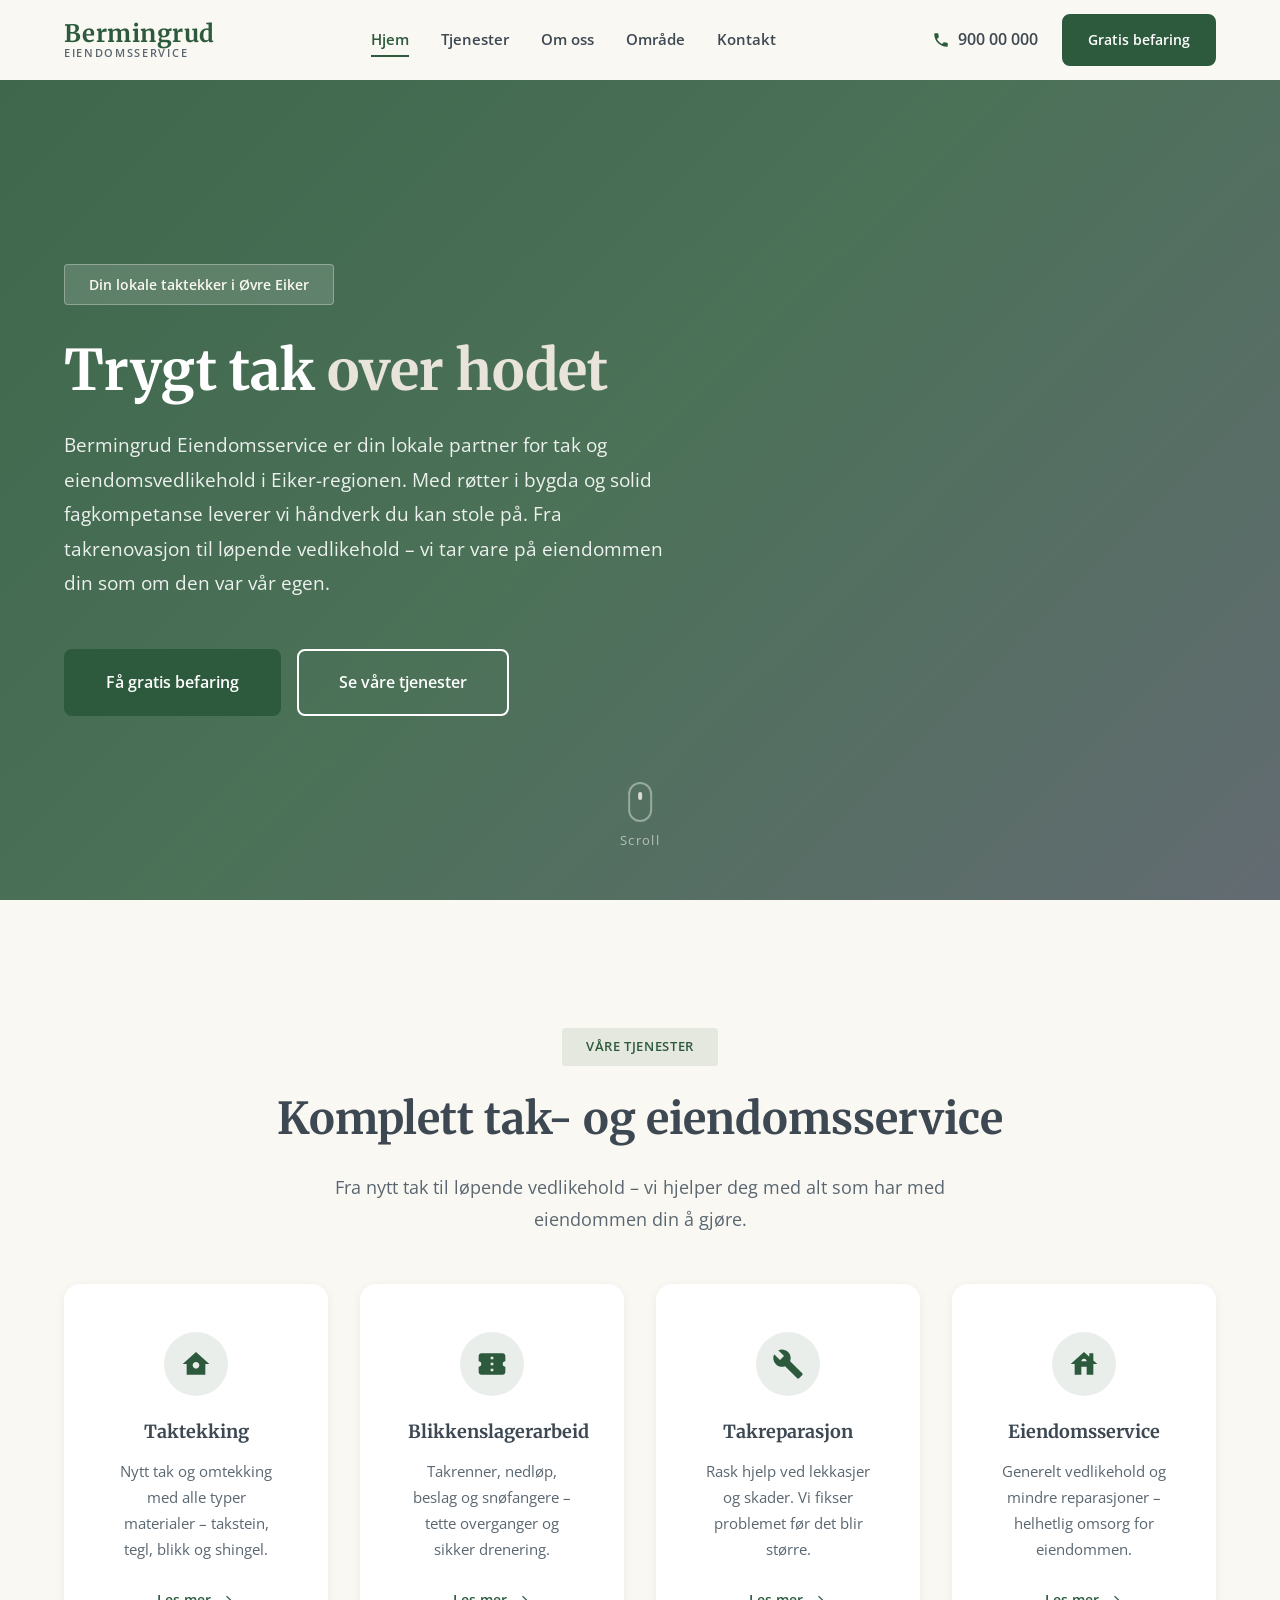
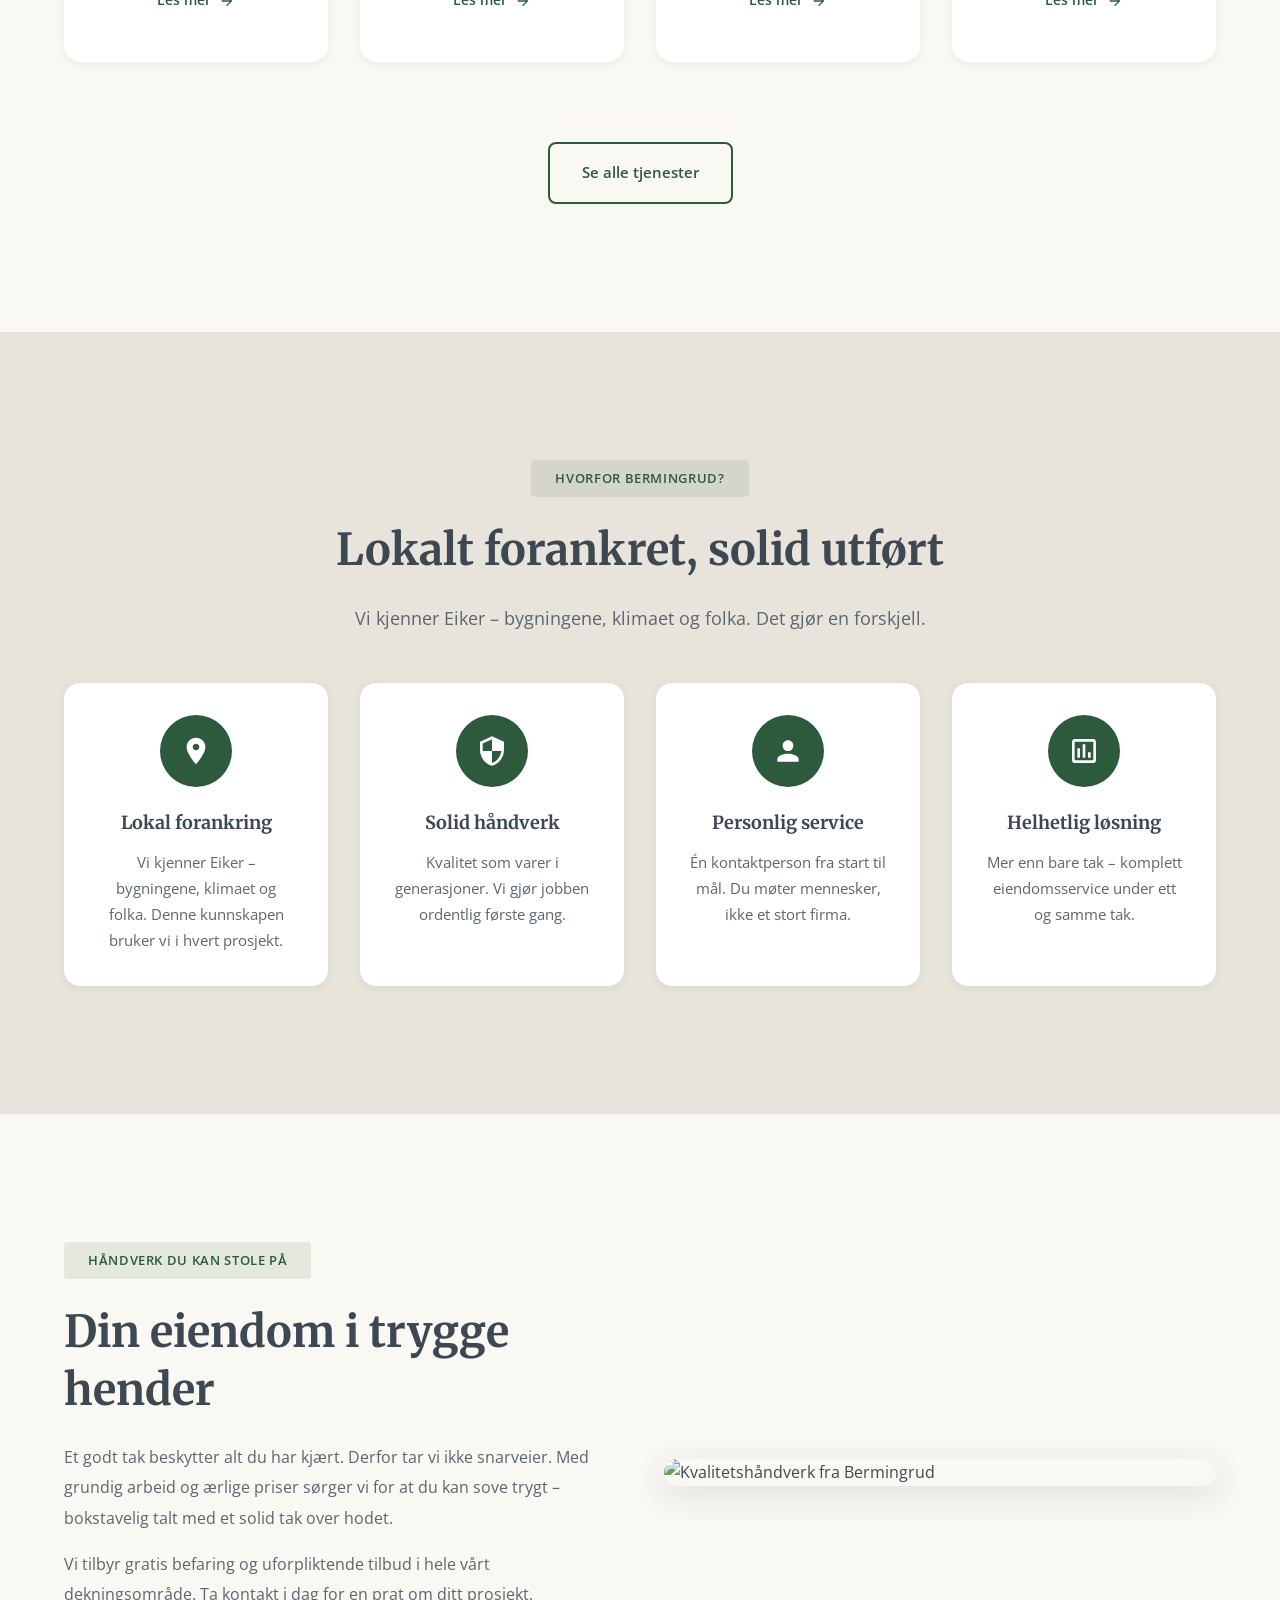
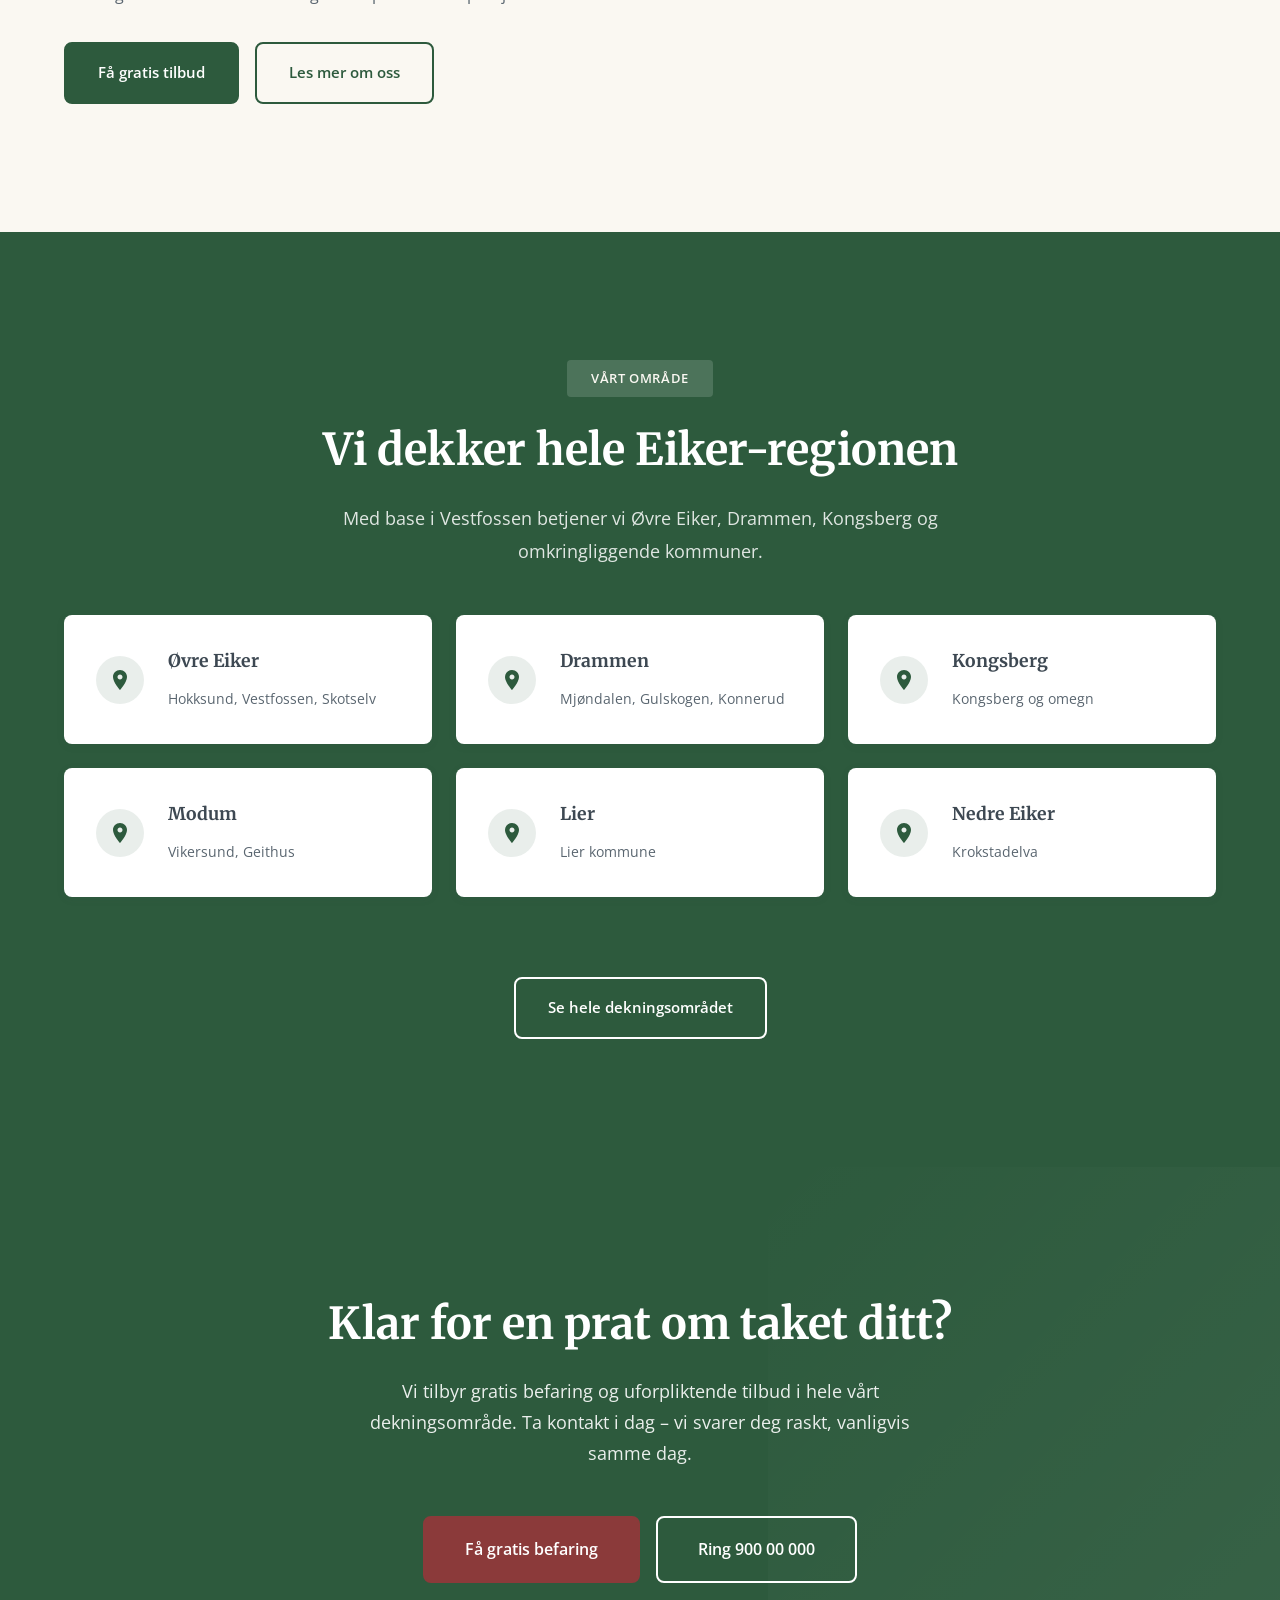
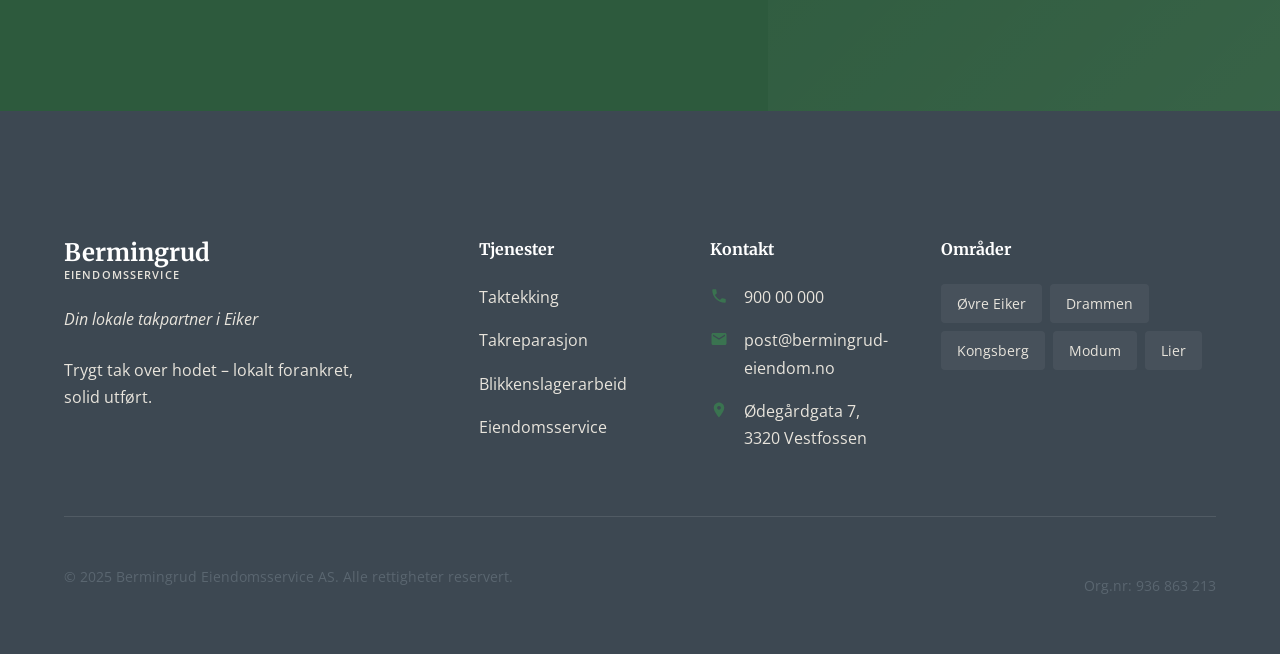
==== index.html @ 181bd995 "Initial commit" ====
<!DOCTYPE html>
<html lang="nb">
<head>
    <meta charset="UTF-8">
    <meta name="viewport" content="width=device-width, initial-scale=1.0">
    <meta name="description" content="Bermingrud Eiendomsservice AS - Din lokale taktekker i Øvre Eiker. Taktekking, takreparasjon, blikkenslagerarbeid og eiendomsservice i Vestfossen, Hokksund og Drammen.">
    <meta name="keywords" content="taktekker øvre eiker, tak vestfossen, taktekker hokksund, takreparasjon drammen, blikkenslager eiker, takarbeid buskerud">
    <meta name="author" content="Bermingrud Eiendomsservice AS">
    <meta name="robots" content="index, follow">

    <!-- Open Graph -->
    <meta property="og:title" content="Bermingrud Eiendomsservice AS - Trygt tak over hodet">
    <meta property="og:description" content="Din lokale taktekker i Øvre Eiker. Taktekking, takreparasjon og eiendomsservice med lokale røtter.">
    <meta property="og:type" content="website">
    <meta property="og:locale" content="nb_NO">

    <title>Bermingrud Eiendomsservice AS | Taktekker i Øvre Eiker og Drammen</title>

    <!-- Fonts -->
    <link rel="preconnect" href="https://fonts.googleapis.com">
    <link rel="preconnect" href="https://fonts.gstatic.com" crossorigin>
    <link href="https://fonts.googleapis.com/css2?family=Merriweather:wght@400;700&family=Open+Sans:wght@400;600;700&display=swap" rel="stylesheet">

    <!-- Styles -->
    <link rel="stylesheet" href="css/style.css">

    <!-- Schema.org markup -->
    <script type="application/ld+json">
    {
        "@context": "https://schema.org",
        "@type": "LocalBusiness",
        "name": "Bermingrud Eiendomsservice AS",
        "description": "Taktekker og eiendomsservice i Øvre Eiker og Drammensregionen. Spesialist på taktekking, takreparasjon og blikkenslagerarbeid.",
        "address": {
            "@type": "PostalAddress",
            "streetAddress": "Ødegårdgata 7",
            "addressLocality": "Vestfossen",
            "postalCode": "3320",
            "addressCountry": "NO"
        },
        "telephone": "+47 900 00 000",
        "email": "post@bermingrud-eiendom.no",
        "areaServed": ["Øvre Eiker", "Drammen", "Kongsberg", "Modum", "Lier", "Nedre Eiker"],
        "priceRange": "$$",
        "openingHours": "Mo-Fr 07:00-16:00"
    }
    </script>
</head>
<body>
    <!-- Header -->
    <header class="header">
        <div class="header__inner">
            <a href="index.html" class="logo">
                <span class="logo__main">Bermingrud</span>
                <span class="logo__sub">Eiendomsservice</span>
            </a>

            <nav class="nav">
                <ul class="nav__list">
                    <li><a href="index.html" class="nav__link active">Hjem</a></li>
                    <li><a href="tjenester.html" class="nav__link">Tjenester</a></li>
                    <li><a href="om-oss.html" class="nav__link">Om oss</a></li>
                    <li><a href="omrade.html" class="nav__link">Område</a></li>
                    <li><a href="kontakt.html" class="nav__link">Kontakt</a></li>
                </ul>
            </nav>

            <div class="header__actions">
                <a href="tel:+4790000000" class="header__phone">
                    <svg xmlns="http://www.w3.org/2000/svg" viewBox="0 0 24 24"><path d="M6.62 10.79c1.44 2.83 3.76 5.14 6.59 6.59l2.2-2.2c.27-.27.67-.36 1.02-.24 1.12.37 2.33.57 3.57.57.55 0 1 .45 1 1V20c0 .55-.45 1-1 1-9.39 0-17-7.61-17-17 0-.55.45-1 1-1h3.5c.55 0 1 .45 1 1 0 1.25.2 2.45.57 3.57.11.35.03.74-.25 1.02l-2.2 2.2z"/></svg>
                    900 00 000
                </a>
                <a href="kontakt.html" class="btn btn--primary btn--sm header__cta">Gratis befaring</a>
            </div>

            <button class="menu-toggle" aria-label="Åpne meny" aria-expanded="false">
                <span class="menu-toggle__bar"></span>
                <span class="menu-toggle__bar"></span>
                <span class="menu-toggle__bar"></span>
            </button>
        </div>
    </header>

    <!-- Mobile Menu -->
    <div class="mobile-menu">
        <ul class="mobile-menu__list">
            <li class="mobile-menu__item"><a href="index.html" class="mobile-menu__link active">Hjem</a></li>
            <li class="mobile-menu__item"><a href="tjenester.html" class="mobile-menu__link">Tjenester</a></li>
            <li class="mobile-menu__item"><a href="om-oss.html" class="mobile-menu__link">Om oss</a></li>
            <li class="mobile-menu__item"><a href="omrade.html" class="mobile-menu__link">Område</a></li>
            <li class="mobile-menu__item"><a href="kontakt.html" class="mobile-menu__link">Kontakt</a></li>
        </ul>
        <div class="mobile-menu__cta">
            <a href="kontakt.html" class="btn btn--secondary">Gratis befaring</a>
        </div>
        <div class="mobile-menu__phone">
            <a href="tel:+4790000000">
                <svg xmlns="http://www.w3.org/2000/svg" viewBox="0 0 24 24"><path d="M6.62 10.79c1.44 2.83 3.76 5.14 6.59 6.59l2.2-2.2c.27-.27.67-.36 1.02-.24 1.12.37 2.33.57 3.57.57.55 0 1 .45 1 1V20c0 .55-.45 1-1 1-9.39 0-17-7.61-17-17 0-.55.45-1 1-1h3.5c.55 0 1 .45 1 1 0 1.25.2 2.45.57 3.57.11.35.03.74-.25 1.02l-2.2 2.2z"/></svg>
                900 00 000
            </a>
        </div>
    </div>

    <!-- Hero Section -->
    <section class="hero">
        <div class="hero__background">
            <img src="https://placehold.co/1920x1080/2D5A3D/FFFFFF?text=Bermingrud+Eiendomsservice" alt="Bermingrud Eiendomsservice - Tak og eiendom" class="hero__image">
            <div class="hero__overlay"></div>
        </div>
        <div class="container">
            <div class="hero__content">
                <span class="hero__badge fade-in">Din lokale taktekker i Øvre Eiker</span>
                <h1 class="hero__title fade-in">Trygt tak <span>over hodet</span></h1>
                <p class="hero__subtitle fade-in">
                    Bermingrud Eiendomsservice er din lokale partner for tak og eiendomsvedlikehold
                    i Eiker-regionen. Med røtter i bygda og solid fagkompetanse leverer vi håndverk
                    du kan stole på. Fra takrenovasjon til løpende vedlikehold – vi tar vare på
                    eiendommen din som om den var vår egen.
                </p>
                <div class="hero__buttons fade-in">
                    <a href="kontakt.html" class="btn btn--primary btn--lg">Få gratis befaring</a>
                    <a href="tjenester.html" class="btn btn--outline-light btn--lg">Se våre tjenester</a>
                </div>
            </div>
        </div>
        <div class="hero__scroll">
            <div class="hero__scroll-icon"></div>
            <span>Scroll</span>
        </div>
    </section>

    <!-- Services Section -->
    <section class="section">
        <div class="container">
            <div class="section-header section-header--center fade-in">
                <span class="section-header__badge">Våre tjenester</span>
                <h2 class="section-header__title">Komplett tak- og eiendomsservice</h2>
                <p class="section-header__subtitle">
                    Fra nytt tak til løpende vedlikehold – vi hjelper deg med alt som har med
                    eiendommen din å gjøre.
                </p>
            </div>

            <div class="services-grid">
                <div class="service-card fade-in stagger-1">
                    <div class="service-card__icon">
                        <svg xmlns="http://www.w3.org/2000/svg" viewBox="0 0 24 24"><path d="M12 3L2 12h3v8h14v-8h3L12 3zm0 12.5c-1.38 0-2.5-1.12-2.5-2.5s1.12-2.5 2.5-2.5 2.5 1.12 2.5 2.5-1.12 2.5-2.5 2.5z"/></svg>
                    </div>
                    <h3 class="service-card__title">Taktekking</h3>
                    <p class="service-card__text">Nytt tak og omtekking med alle typer materialer – takstein, tegl, blikk og shingel.</p>
                    <a href="tjenester.html" class="service-card__link">
                        Les mer
                        <svg xmlns="http://www.w3.org/2000/svg" viewBox="0 0 24 24"><path d="M12 4l-1.41 1.41L16.17 11H4v2h12.17l-5.58 5.59L12 20l8-8-8-8z"/></svg>
                    </a>
                </div>

                <div class="service-card fade-in stagger-2">
                    <div class="service-card__icon">
                        <svg xmlns="http://www.w3.org/2000/svg" viewBox="0 0 24 24"><path d="M22 10V6c0-1.1-.9-2-2-2H4c-1.1 0-2 .9-2 2v4c1.1 0 2 .9 2 2s-.9 2-2 2v4c0 1.1.9 2 2 2h16c1.1 0 2-.9 2-2v-4c-1.1 0-2-.9-2-2s.9-2 2-2zm-9 7.5h-2v-2h2v2zm0-4.5h-2v-2h2v2zm0-4.5h-2v-2h2v2z"/></svg>
                    </div>
                    <h3 class="service-card__title">Blikkenslagerarbeid</h3>
                    <p class="service-card__text">Takrenner, nedløp, beslag og snøfangere – tette overganger og sikker drenering.</p>
                    <a href="tjenester.html" class="service-card__link">
                        Les mer
                        <svg xmlns="http://www.w3.org/2000/svg" viewBox="0 0 24 24"><path d="M12 4l-1.41 1.41L16.17 11H4v2h12.17l-5.58 5.59L12 20l8-8-8-8z"/></svg>
                    </a>
                </div>

                <div class="service-card fade-in stagger-3">
                    <div class="service-card__icon">
                        <svg xmlns="http://www.w3.org/2000/svg" viewBox="0 0 24 24"><path d="M22.7 19l-9.1-9.1c.9-2.3.4-5-1.5-6.9-2-2-5-2.4-7.4-1.3L9 6 6 9 1.6 4.7C.4 7.1.9 10.1 2.9 12.1c1.9 1.9 4.6 2.4 6.9 1.5l9.1 9.1c.4.4 1 .4 1.4 0l2.3-2.3c.5-.4.5-1.1.1-1.4z"/></svg>
                    </div>
                    <h3 class="service-card__title">Takreparasjon</h3>
                    <p class="service-card__text">Rask hjelp ved lekkasjer og skader. Vi fikser problemet før det blir større.</p>
                    <a href="tjenester.html" class="service-card__link">
                        Les mer
                        <svg xmlns="http://www.w3.org/2000/svg" viewBox="0 0 24 24"><path d="M12 4l-1.41 1.41L16.17 11H4v2h12.17l-5.58 5.59L12 20l8-8-8-8z"/></svg>
                    </a>
                </div>

                <div class="service-card fade-in stagger-4">
                    <div class="service-card__icon">
                        <svg xmlns="http://www.w3.org/2000/svg" viewBox="0 0 24 24"><path d="M19 9.3V4h-3v2.6L12 3 2 12h3v8h5v-6h4v6h5v-8h3l-3-2.7zm-9 .7c0-1.1.9-2 2-2s2 .9 2 2h-4z"/></svg>
                    </div>
                    <h3 class="service-card__title">Eiendomsservice</h3>
                    <p class="service-card__text">Generelt vedlikehold og mindre reparasjoner – helhetlig omsorg for eiendommen.</p>
                    <a href="tjenester.html" class="service-card__link">
                        Les mer
                        <svg xmlns="http://www.w3.org/2000/svg" viewBox="0 0 24 24"><path d="M12 4l-1.41 1.41L16.17 11H4v2h12.17l-5.58 5.59L12 20l8-8-8-8z"/></svg>
                    </a>
                </div>
            </div>

            <div class="text-center mt-5 fade-in">
                <a href="tjenester.html" class="btn btn--outline">Se alle tjenester</a>
            </div>
        </div>
    </section>

    <!-- Why Choose Us Section -->
    <section class="section section--stone">
        <div class="container">
            <div class="section-header section-header--center fade-in">
                <span class="section-header__badge">Hvorfor Bermingrud?</span>
                <h2 class="section-header__title">Lokalt forankret, solid utført</h2>
                <p class="section-header__subtitle">
                    Vi kjenner Eiker – bygningene, klimaet og folka. Det gjør en forskjell.
                </p>
            </div>

            <div class="features-grid">
                <div class="feature-card fade-in stagger-1">
                    <div class="feature-card__icon">
                        <svg xmlns="http://www.w3.org/2000/svg" viewBox="0 0 24 24"><path d="M12 2C8.13 2 5 5.13 5 9c0 5.25 7 13 7 13s7-7.75 7-13c0-3.87-3.13-7-7-7zm0 9.5c-1.38 0-2.5-1.12-2.5-2.5s1.12-2.5 2.5-2.5 2.5 1.12 2.5 2.5-1.12 2.5-2.5 2.5z"/></svg>
                    </div>
                    <h3 class="feature-card__title">Lokal forankring</h3>
                    <p class="feature-card__text">Vi kjenner Eiker – bygningene, klimaet og folka. Denne kunnskapen bruker vi i hvert prosjekt.</p>
                </div>

                <div class="feature-card fade-in stagger-2">
                    <div class="feature-card__icon">
                        <svg xmlns="http://www.w3.org/2000/svg" viewBox="0 0 24 24"><path d="M12 1L3 5v6c0 5.55 3.84 10.74 9 12 5.16-1.26 9-6.45 9-12V5l-9-4zm0 10.99h7c-.53 4.12-3.28 7.79-7 8.94V12H5V6.3l7-3.11v8.8z"/></svg>
                    </div>
                    <h3 class="feature-card__title">Solid håndverk</h3>
                    <p class="feature-card__text">Kvalitet som varer i generasjoner. Vi gjør jobben ordentlig første gang.</p>
                </div>

                <div class="feature-card fade-in stagger-3">
                    <div class="feature-card__icon">
                        <svg xmlns="http://www.w3.org/2000/svg" viewBox="0 0 24 24"><path d="M12 12c2.21 0 4-1.79 4-4s-1.79-4-4-4-4 1.79-4 4 1.79 4 4 4zm0 2c-2.67 0-8 1.34-8 4v2h16v-2c0-2.66-5.33-4-8-4z"/></svg>
                    </div>
                    <h3 class="feature-card__title">Personlig service</h3>
                    <p class="feature-card__text">Én kontaktperson fra start til mål. Du møter mennesker, ikke et stort firma.</p>
                </div>

                <div class="feature-card fade-in stagger-4">
                    <div class="feature-card__icon">
                        <svg xmlns="http://www.w3.org/2000/svg" viewBox="0 0 24 24"><path d="M19 3H5c-1.1 0-2 .9-2 2v14c0 1.1.9 2 2 2h14c1.1 0 2-.9 2-2V5c0-1.1-.9-2-2-2zm0 16H5V5h14v14zM7 10h2v7H7v-7zm4-3h2v10h-2V7zm4 6h2v4h-2v-4z"/></svg>
                    </div>
                    <h3 class="feature-card__title">Helhetlig løsning</h3>
                    <p class="feature-card__text">Mer enn bare tak – komplett eiendomsservice under ett og samme tak.</p>
                </div>
            </div>
        </div>
    </section>

    <!-- Trust Section -->
    <section class="section">
        <div class="container">
            <div class="about-intro fade-in">
                <div class="about-intro__content">
                    <span class="section-header__badge">Håndverk du kan stole på</span>
                    <h2 class="about-intro__title">Din eiendom i trygge hender</h2>
                    <p class="about-intro__text">
                        Et godt tak beskytter alt du har kjært. Derfor tar vi ikke snarveier.
                        Med grundig arbeid og ærlige priser sørger vi for at du kan sove trygt
                        – bokstavelig talt med et solid tak over hodet.
                    </p>
                    <p class="about-intro__text">
                        Vi tilbyr gratis befaring og uforpliktende tilbud i hele vårt
                        dekningsområde. Ta kontakt i dag for en prat om ditt prosjekt.
                    </p>
                    <div class="btn-group mt-3">
                        <a href="kontakt.html" class="btn btn--primary">Få gratis tilbud</a>
                        <a href="om-oss.html" class="btn btn--outline">Les mer om oss</a>
                    </div>
                </div>
                <div class="about-intro__image">
                    <img src="https://placehold.co/600x500/2D5A3D/FFFFFF?text=Kvalitetshåndverk" alt="Kvalitetshåndverk fra Bermingrud">
                </div>
            </div>
        </div>
    </section>

    <!-- Service Area Section -->
    <section class="section section--forest">
        <div class="container">
            <div class="section-header section-header--center fade-in">
                <span class="section-header__badge">Vårt område</span>
                <h2 class="section-header__title">Vi dekker hele Eiker-regionen</h2>
                <p class="section-header__subtitle">
                    Med base i Vestfossen betjener vi Øvre Eiker, Drammen, Kongsberg og omkringliggende kommuner.
                </p>
            </div>

            <div class="area-grid">
                <div class="area-card fade-in stagger-1">
                    <div class="area-card__icon">
                        <svg xmlns="http://www.w3.org/2000/svg" viewBox="0 0 24 24"><path d="M12 2C8.13 2 5 5.13 5 9c0 5.25 7 13 7 13s7-7.75 7-13c0-3.87-3.13-7-7-7zm0 9.5c-1.38 0-2.5-1.12-2.5-2.5s1.12-2.5 2.5-2.5 2.5 1.12 2.5 2.5-1.12 2.5-2.5 2.5z"/></svg>
                    </div>
                    <div class="area-card__content">
                        <span class="area-card__name">Øvre Eiker</span>
                        <span class="area-card__places">Hokksund, Vestfossen, Skotselv</span>
                    </div>
                </div>

                <div class="area-card fade-in stagger-2">
                    <div class="area-card__icon">
                        <svg xmlns="http://www.w3.org/2000/svg" viewBox="0 0 24 24"><path d="M12 2C8.13 2 5 5.13 5 9c0 5.25 7 13 7 13s7-7.75 7-13c0-3.87-3.13-7-7-7zm0 9.5c-1.38 0-2.5-1.12-2.5-2.5s1.12-2.5 2.5-2.5 2.5 1.12 2.5 2.5-1.12 2.5-2.5 2.5z"/></svg>
                    </div>
                    <div class="area-card__content">
                        <span class="area-card__name">Drammen</span>
                        <span class="area-card__places">Mjøndalen, Gulskogen, Konnerud</span>
                    </div>
                </div>

                <div class="area-card fade-in stagger-3">
                    <div class="area-card__icon">
                        <svg xmlns="http://www.w3.org/2000/svg" viewBox="0 0 24 24"><path d="M12 2C8.13 2 5 5.13 5 9c0 5.25 7 13 7 13s7-7.75 7-13c0-3.87-3.13-7-7-7zm0 9.5c-1.38 0-2.5-1.12-2.5-2.5s1.12-2.5 2.5-2.5 2.5 1.12 2.5 2.5-1.12 2.5-2.5 2.5z"/></svg>
                    </div>
                    <div class="area-card__content">
                        <span class="area-card__name">Kongsberg</span>
                        <span class="area-card__places">Kongsberg og omegn</span>
                    </div>
                </div>

                <div class="area-card fade-in stagger-4">
                    <div class="area-card__icon">
                        <svg xmlns="http://www.w3.org/2000/svg" viewBox="0 0 24 24"><path d="M12 2C8.13 2 5 5.13 5 9c0 5.25 7 13 7 13s7-7.75 7-13c0-3.87-3.13-7-7-7zm0 9.5c-1.38 0-2.5-1.12-2.5-2.5s1.12-2.5 2.5-2.5 2.5 1.12 2.5 2.5-1.12 2.5-2.5 2.5z"/></svg>
                    </div>
                    <div class="area-card__content">
                        <span class="area-card__name">Modum</span>
                        <span class="area-card__places">Vikersund, Geithus</span>
                    </div>
                </div>

                <div class="area-card fade-in stagger-5">
                    <div class="area-card__icon">
                        <svg xmlns="http://www.w3.org/2000/svg" viewBox="0 0 24 24"><path d="M12 2C8.13 2 5 5.13 5 9c0 5.25 7 13 7 13s7-7.75 7-13c0-3.87-3.13-7-7-7zm0 9.5c-1.38 0-2.5-1.12-2.5-2.5s1.12-2.5 2.5-2.5 2.5 1.12 2.5 2.5-1.12 2.5-2.5 2.5z"/></svg>
                    </div>
                    <div class="area-card__content">
                        <span class="area-card__name">Lier</span>
                        <span class="area-card__places">Lier kommune</span>
                    </div>
                </div>

                <div class="area-card fade-in stagger-6">
                    <div class="area-card__icon">
                        <svg xmlns="http://www.w3.org/2000/svg" viewBox="0 0 24 24"><path d="M12 2C8.13 2 5 5.13 5 9c0 5.25 7 13 7 13s7-7.75 7-13c0-3.87-3.13-7-7-7zm0 9.5c-1.38 0-2.5-1.12-2.5-2.5s1.12-2.5 2.5-2.5 2.5 1.12 2.5 2.5-1.12 2.5-2.5 2.5z"/></svg>
                    </div>
                    <div class="area-card__content">
                        <span class="area-card__name">Nedre Eiker</span>
                        <span class="area-card__places">Krokstadelva</span>
                    </div>
                </div>
            </div>

            <div class="text-center mt-5 fade-in">
                <a href="omrade.html" class="btn btn--outline-light">Se hele dekningsområdet</a>
            </div>
        </div>
    </section>

    <!-- CTA Section -->
    <section class="cta section">
        <div class="container">
            <div class="cta__content fade-in">
                <h2 class="cta__title">Klar for en prat om taket ditt?</h2>
                <p class="cta__text">
                    Vi tilbyr gratis befaring og uforpliktende tilbud i hele vårt dekningsområde.
                    Ta kontakt i dag – vi svarer deg raskt, vanligvis samme dag.
                </p>
                <div class="cta__buttons">
                    <a href="kontakt.html" class="btn btn--secondary btn--lg">Få gratis befaring</a>
                    <a href="tel:+4790000000" class="btn btn--outline-light btn--lg">Ring 900 00 000</a>
                </div>
            </div>
        </div>
    </section>

    <!-- Footer -->
    <footer class="footer">
        <div class="container">
            <div class="footer__grid">
                <div class="footer__brand">
                    <div class="footer__logo">
                        <span class="footer__logo-main">Bermingrud</span>
                        <span class="footer__logo-sub">Eiendomsservice</span>
                    </div>
                    <p class="footer__tagline">Din lokale takpartner i Eiker</p>
                    <p>Trygt tak over hodet – lokalt forankret, solid utført.</p>
                </div>

                <div class="footer__column">
                    <h4 class="footer__title">Tjenester</h4>
                    <ul class="footer__nav">
                        <li><a href="tjenester.html">Taktekking</a></li>
                        <li><a href="tjenester.html">Takreparasjon</a></li>
                        <li><a href="tjenester.html">Blikkenslagerarbeid</a></li>
                        <li><a href="tjenester.html">Eiendomsservice</a></li>
                    </ul>
                </div>

                <div class="footer__column">
                    <h4 class="footer__title">Kontakt</h4>
                    <ul class="footer__contact">
                        <li>
                            <svg xmlns="http://www.w3.org/2000/svg" viewBox="0 0 24 24"><path d="M6.62 10.79c1.44 2.83 3.76 5.14 6.59 6.59l2.2-2.2c.27-.27.67-.36 1.02-.24 1.12.37 2.33.57 3.57.57.55 0 1 .45 1 1V20c0 .55-.45 1-1 1-9.39 0-17-7.61-17-17 0-.55.45-1 1-1h3.5c.55 0 1 .45 1 1 0 1.25.2 2.45.57 3.57.11.35.03.74-.25 1.02l-2.2 2.2z"/></svg>
                            <a href="tel:+4790000000">900 00 000</a>
                        </li>
                        <li>
                            <svg xmlns="http://www.w3.org/2000/svg" viewBox="0 0 24 24"><path d="M20 4H4c-1.1 0-1.99.9-1.99 2L2 18c0 1.1.9 2 2 2h16c1.1 0 2-.9 2-2V6c0-1.1-.9-2-2-2zm0 4l-8 5-8-5V6l8 5 8-5v2z"/></svg>
                            <a href="mailto:post@bermingrud-eiendom.no">post@bermingrud-eiendom.no</a>
                        </li>
                        <li>
                            <svg xmlns="http://www.w3.org/2000/svg" viewBox="0 0 24 24"><path d="M12 2C8.13 2 5 5.13 5 9c0 5.25 7 13 7 13s7-7.75 7-13c0-3.87-3.13-7-7-7zm0 9.5c-1.38 0-2.5-1.12-2.5-2.5s1.12-2.5 2.5-2.5 2.5 1.12 2.5 2.5-1.12 2.5-2.5 2.5z"/></svg>
                            <span>Ødegårdgata 7, 3320 Vestfossen</span>
                        </li>
                    </ul>
                </div>

                <div class="footer__column">
                    <h4 class="footer__title">Områder</h4>
                    <div class="footer__areas">
                        <span class="footer__area-tag">Øvre Eiker</span>
                        <span class="footer__area-tag">Drammen</span>
                        <span class="footer__area-tag">Kongsberg</span>
                        <span class="footer__area-tag">Modum</span>
                        <span class="footer__area-tag">Lier</span>
                    </div>
                </div>
            </div>

            <div class="footer__bottom">
                <p class="footer__copyright">&copy; 2025 Bermingrud Eiendomsservice AS. Alle rettigheter reservert.</p>
                <p class="footer__org">Org.nr: 936 863 213</p>
            </div>
        </div>
    </footer>

    <!-- Scripts -->
    <script src="js/main.js"></script>
</body>
</html>
---- css/style.css ----
/* =====================================================
   BERMINGRUD EIENDOMSSERVICE AS - Website Styles
   Roofing & Property Service - Vestfossen, Øvre Eiker
   ===================================================== */

/* =====================================================
   CSS CUSTOM PROPERTIES
   ===================================================== */
:root {
    /* Primary Colors */
    --color-forest: #2D5A3D;
    --color-forest-dark: #234830;
    --color-forest-light: #3A7350;

    /* Secondary Colors */
    --color-barn: #8B3A3A;
    --color-barn-dark: #6F2E2E;
    --color-barn-light: #A04848;

    /* Neutral Colors */
    --color-cream: #FAF8F2;
    --color-stone: #E8E4DC;
    --color-stone-dark: #D5D0C6;
    --color-slate: #3D4852;
    --color-slate-light: #5A6670;
    --color-white: #FFFFFF;

    /* Accent Colors */
    --color-wood: #6B4423;
    --color-wood-light: #8A5A30;

    /* Typography */
    --font-heading: 'Merriweather', serif;
    --font-body: 'Open Sans', sans-serif;

    /* Spacing */
    --spacing-xs: 0.5rem;
    --spacing-sm: 1rem;
    --spacing-md: 1.5rem;
    --spacing-lg: 2rem;
    --spacing-xl: 3rem;
    --spacing-xxl: 5rem;
    --spacing-xxxl: 8rem;

    /* Layout */
    --container-max: 1200px;
    --container-narrow: 900px;

    /* Borders */
    --border-radius-sm: 4px;
    --border-radius-md: 8px;
    --border-radius-lg: 16px;

    /* Shadows */
    --shadow-sm: 0 2px 8px rgba(61, 72, 82, 0.08);
    --shadow-md: 0 4px 16px rgba(61, 72, 82, 0.12);
    --shadow-lg: 0 8px 32px rgba(61, 72, 82, 0.16);
    --shadow-warm: 0 4px 20px rgba(45, 90, 61, 0.15);

    /* Transitions */
    --transition-fast: 0.2s ease;
    --transition-normal: 0.3s ease;
    --transition-slow: 0.5s ease;

    /* Header */
    --header-height: 80px;
}

/* =====================================================
   RESET & BASE STYLES
   ===================================================== */
*,
*::before,
*::after {
    box-sizing: border-box;
    margin: 0;
    padding: 0;
}

html {
    scroll-behavior: smooth;
    font-size: 16px;
}

body {
    font-family: var(--font-body);
    font-size: 1rem;
    line-height: 1.7;
    color: var(--color-slate);
    background-color: var(--color-cream);
    overflow-x: hidden;
}

body.menu-open {
    overflow: hidden;
}

/* =====================================================
   TYPOGRAPHY
   ===================================================== */
h1, h2, h3, h4, h5, h6 {
    font-family: var(--font-heading);
    font-weight: 700;
    line-height: 1.3;
    color: var(--color-slate);
}

h1 {
    font-size: clamp(2.25rem, 5vw, 3.5rem);
}

h2 {
    font-size: clamp(1.875rem, 4vw, 2.75rem);
}

h3 {
    font-size: clamp(1.5rem, 3vw, 2rem);
}

h4 {
    font-size: clamp(1.25rem, 2vw, 1.5rem);
}

p {
    margin-bottom: 1rem;
}

p:last-child {
    margin-bottom: 0;
}

a {
    color: var(--color-forest);
    text-decoration: none;
    transition: color var(--transition-fast);
}

a:hover {
    color: var(--color-forest-dark);
}

strong {
    font-weight: 600;
}

/* =====================================================
   UTILITY CLASSES
   ===================================================== */
.container {
    width: 100%;
    max-width: var(--container-max);
    margin: 0 auto;
    padding: 0 var(--spacing-md);
}

.container--narrow {
    max-width: var(--container-narrow);
}

.text-center {
    text-align: center;
}

.text-left {
    text-align: left;
}

/* Margin utilities */
.mt-0 { margin-top: 0; }
.mt-1 { margin-top: var(--spacing-sm); }
.mt-2 { margin-top: var(--spacing-md); }
.mt-3 { margin-top: var(--spacing-lg); }
.mt-4 { margin-top: var(--spacing-xl); }
.mt-5 { margin-top: var(--spacing-xxl); }

.mb-0 { margin-bottom: 0; }
.mb-1 { margin-bottom: var(--spacing-sm); }
.mb-2 { margin-bottom: var(--spacing-md); }
.mb-3 { margin-bottom: var(--spacing-lg); }
.mb-4 { margin-bottom: var(--spacing-xl); }
.mb-5 { margin-bottom: var(--spacing-xxl); }

/* Text colors */
.text-forest {
    color: var(--color-forest);
}

.text-barn {
    color: var(--color-barn);
}

/* Section spacing */
.section {
    padding: var(--spacing-xxxl) 0;
}

.section--sm {
    padding: var(--spacing-xl) 0;
}

.section--stone {
    background-color: var(--color-stone);
}

.section--forest {
    background-color: var(--color-forest);
    color: var(--color-cream);
}

.section--forest h2,
.section--forest h3,
.section--forest h4 {
    color: var(--color-white);
}

.section--slate {
    background-color: var(--color-slate);
    color: var(--color-cream);
}

.section--slate h2,
.section--slate h3,
.section--slate h4 {
    color: var(--color-white);
}

/* =====================================================
   BUTTONS
   ===================================================== */
.btn {
    display: inline-flex;
    align-items: center;
    justify-content: center;
    gap: var(--spacing-xs);
    padding: 1rem 2rem;
    font-family: var(--font-body);
    font-size: 0.95rem;
    font-weight: 600;
    text-decoration: none;
    border: 2px solid transparent;
    border-radius: var(--border-radius-md);
    cursor: pointer;
    transition: all var(--transition-normal);
}

.btn--primary {
    background-color: var(--color-forest);
    color: var(--color-white);
    border-color: var(--color-forest);
}

.btn--primary:hover {
    background-color: var(--color-forest-dark);
    border-color: var(--color-forest-dark);
    color: var(--color-white);
    transform: translateY(-2px);
    box-shadow: var(--shadow-warm);
}

.btn--secondary {
    background-color: var(--color-barn);
    color: var(--color-white);
    border-color: var(--color-barn);
}

.btn--secondary:hover {
    background-color: var(--color-barn-dark);
    border-color: var(--color-barn-dark);
    color: var(--color-white);
    transform: translateY(-2px);
    box-shadow: var(--shadow-md);
}

.btn--outline {
    background-color: transparent;
    color: var(--color-forest);
    border-color: var(--color-forest);
}

.btn--outline:hover {
    background-color: var(--color-forest);
    color: var(--color-white);
    transform: translateY(-2px);
}

.btn--outline-light {
    background-color: transparent;
    color: var(--color-white);
    border-color: var(--color-white);
}

.btn--outline-light:hover {
    background-color: var(--color-white);
    color: var(--color-forest);
    transform: translateY(-2px);
}

.btn--sm {
    padding: 0.75rem 1.5rem;
    font-size: 0.9rem;
}

.btn--lg {
    padding: 1.125rem 2.5rem;
    font-size: 1rem;
}

/* Button group */
.btn-group {
    display: flex;
    flex-wrap: wrap;
    gap: var(--spacing-sm);
}

.btn-group--center {
    justify-content: center;
}

/* =====================================================
   HEADER & NAVIGATION
   ===================================================== */
.header {
    position: fixed;
    top: 0;
    left: 0;
    right: 0;
    height: var(--header-height);
    background-color: var(--color-cream);
    z-index: 1000;
    transition: all var(--transition-normal);
}

.header.scrolled {
    background-color: var(--color-white);
    box-shadow: var(--shadow-md);
}

.header__inner {
    display: flex;
    align-items: center;
    justify-content: space-between;
    height: 100%;
    max-width: var(--container-max);
    margin: 0 auto;
    padding: 0 var(--spacing-md);
}

/* Logo */
.logo {
    display: flex;
    flex-direction: column;
    text-decoration: none;
    line-height: 1.1;
}

.logo__main {
    font-family: var(--font-heading);
    font-size: 1.5rem;
    font-weight: 700;
    color: var(--color-forest);
    letter-spacing: 0.02em;
}

.logo__sub {
    font-family: var(--font-body);
    font-size: 0.7rem;
    font-weight: 600;
    color: var(--color-slate-light);
    text-transform: uppercase;
    letter-spacing: 0.15em;
}

/* Navigation */
.nav {
    display: none;
}

.nav__list {
    display: flex;
    align-items: center;
    gap: var(--spacing-lg);
    list-style: none;
}

.nav__link {
    font-family: var(--font-body);
    font-size: 0.95rem;
    font-weight: 600;
    color: var(--color-slate);
    text-decoration: none;
    padding: var(--spacing-xs) 0;
    position: relative;
    transition: color var(--transition-fast);
}

.nav__link::after {
    content: '';
    position: absolute;
    bottom: 0;
    left: 0;
    width: 0;
    height: 2px;
    background-color: var(--color-forest);
    transition: width var(--transition-normal);
}

.nav__link:hover,
.nav__link.active {
    color: var(--color-forest);
}

.nav__link:hover::after,
.nav__link.active::after {
    width: 100%;
}

/* Header actions */
.header__actions {
    display: flex;
    align-items: center;
    gap: var(--spacing-md);
}

.header__phone {
    display: none;
    align-items: center;
    gap: var(--spacing-xs);
    font-weight: 600;
    color: var(--color-slate);
    text-decoration: none;
}

.header__phone svg {
    width: 18px;
    height: 18px;
    fill: var(--color-forest);
}

.header__phone:hover {
    color: var(--color-forest);
}

.header__cta {
    display: none;
}

/* Mobile menu toggle */
.menu-toggle {
    display: flex;
    flex-direction: column;
    justify-content: center;
    align-items: center;
    width: 44px;
    height: 44px;
    background: none;
    border: none;
    cursor: pointer;
    padding: 0;
    z-index: 1001;
}

.menu-toggle__bar {
    width: 26px;
    height: 3px;
    background-color: var(--color-slate);
    transition: all var(--transition-normal);
    border-radius: 2px;
}

.menu-toggle__bar:nth-child(1) {
    margin-bottom: 5px;
}

.menu-toggle__bar:nth-child(3) {
    margin-top: 5px;
}

.menu-toggle.active .menu-toggle__bar:nth-child(1) {
    transform: rotate(45deg) translate(5px, 5px);
}

.menu-toggle.active .menu-toggle__bar:nth-child(2) {
    opacity: 0;
}

.menu-toggle.active .menu-toggle__bar:nth-child(3) {
    transform: rotate(-45deg) translate(6px, -6px);
}

/* Mobile menu */
.mobile-menu {
    position: fixed;
    top: 0;
    left: 0;
    right: 0;
    bottom: 0;
    background-color: var(--color-forest);
    z-index: 999;
    display: flex;
    flex-direction: column;
    justify-content: center;
    align-items: center;
    opacity: 0;
    visibility: hidden;
    transition: all var(--transition-normal);
}

.mobile-menu.active {
    opacity: 1;
    visibility: visible;
}

.mobile-menu__list {
    list-style: none;
    text-align: center;
}

.mobile-menu__item {
    margin-bottom: var(--spacing-lg);
    opacity: 0;
    transform: translateY(20px);
    transition: all var(--transition-normal);
}

.mobile-menu.active .mobile-menu__item {
    opacity: 1;
    transform: translateY(0);
}

.mobile-menu.active .mobile-menu__item:nth-child(1) { transition-delay: 0.1s; }
.mobile-menu.active .mobile-menu__item:nth-child(2) { transition-delay: 0.15s; }
.mobile-menu.active .mobile-menu__item:nth-child(3) { transition-delay: 0.2s; }
.mobile-menu.active .mobile-menu__item:nth-child(4) { transition-delay: 0.25s; }
.mobile-menu.active .mobile-menu__item:nth-child(5) { transition-delay: 0.3s; }

.mobile-menu__link {
    font-family: var(--font-heading);
    font-size: 1.75rem;
    color: var(--color-white);
    text-decoration: none;
    transition: color var(--transition-fast);
}

.mobile-menu__link:hover,
.mobile-menu__link.active {
    color: var(--color-stone);
}

.mobile-menu__cta {
    margin-top: var(--spacing-xl);
    opacity: 0;
    transform: translateY(20px);
    transition: all var(--transition-normal);
    transition-delay: 0.35s;
}

.mobile-menu.active .mobile-menu__cta {
    opacity: 1;
    transform: translateY(0);
}

.mobile-menu__phone {
    margin-top: var(--spacing-lg);
    opacity: 0;
    transform: translateY(20px);
    transition: all var(--transition-normal);
    transition-delay: 0.4s;
}

.mobile-menu.active .mobile-menu__phone {
    opacity: 1;
    transform: translateY(0);
}

.mobile-menu__phone a {
    display: flex;
    align-items: center;
    gap: var(--spacing-xs);
    color: var(--color-stone);
    font-size: 1.125rem;
    font-weight: 600;
}

.mobile-menu__phone svg {
    width: 22px;
    height: 22px;
    fill: var(--color-stone);
}

/* Desktop styles */
@media (min-width: 992px) {
    .nav {
        display: block;
    }

    .menu-toggle {
        display: none;
    }

    .mobile-menu {
        display: none;
    }

    .header__phone {
        display: flex;
    }

    .header__cta {
        display: block;
    }
}

/* =====================================================
   HERO SECTION
   ===================================================== */
.hero {
    position: relative;
    min-height: 100vh;
    display: flex;
    align-items: center;
    padding-top: var(--header-height);
    overflow: hidden;
}

.hero__background {
    position: absolute;
    top: 0;
    left: 0;
    right: 0;
    bottom: 0;
    z-index: -1;
}

.hero__image {
    width: 100%;
    height: 100%;
    object-fit: cover;
}

.hero__overlay {
    position: absolute;
    top: 0;
    left: 0;
    right: 0;
    bottom: 0;
    background: linear-gradient(
        135deg,
        rgba(45, 90, 61, 0.92) 0%,
        rgba(45, 90, 61, 0.85) 50%,
        rgba(61, 72, 82, 0.8) 100%
    );
}

.hero__content {
    position: relative;
    z-index: 1;
    max-width: 750px;
}

.hero__badge {
    display: inline-block;
    padding: var(--spacing-xs) var(--spacing-md);
    background-color: rgba(255, 255, 255, 0.15);
    border: 1px solid rgba(255, 255, 255, 0.3);
    border-radius: var(--border-radius-sm);
    font-family: var(--font-body);
    font-size: 0.85rem;
    font-weight: 600;
    color: var(--color-cream);
    margin-bottom: var(--spacing-lg);
}

.hero__title {
    color: var(--color-white);
    margin-bottom: var(--spacing-md);
    line-height: 1.2;
}

.hero__title span {
    color: var(--color-stone);
}

.hero__subtitle {
    font-family: var(--font-body);
    font-size: 1.2rem;
    color: rgba(255, 255, 255, 0.9);
    margin-bottom: var(--spacing-lg);
    line-height: 1.8;
    max-width: 600px;
}

.hero__buttons {
    display: flex;
    flex-wrap: wrap;
    gap: var(--spacing-sm);
    margin-top: var(--spacing-xl);
}

/* Hero scroll indicator */
.hero__scroll {
    position: absolute;
    bottom: var(--spacing-xl);
    left: 50%;
    transform: translateX(-50%);
    display: flex;
    flex-direction: column;
    align-items: center;
    gap: var(--spacing-xs);
    color: rgba(255, 255, 255, 0.7);
    font-size: 0.8rem;
    letter-spacing: 0.1em;
    opacity: 0.8;
    transition: opacity var(--transition-fast);
}

.hero__scroll:hover {
    opacity: 1;
}

.hero__scroll-icon {
    width: 24px;
    height: 40px;
    border: 2px solid rgba(255, 255, 255, 0.5);
    border-radius: 12px;
    position: relative;
}

.hero__scroll-icon::before {
    content: '';
    position: absolute;
    top: 8px;
    left: 50%;
    transform: translateX(-50%);
    width: 4px;
    height: 8px;
    background-color: var(--color-cream);
    border-radius: 2px;
    animation: scroll-bounce 2s ease-in-out infinite;
}

@keyframes scroll-bounce {
    0%, 100% {
        transform: translateX(-50%) translateY(0);
        opacity: 1;
    }
    50% {
        transform: translateX(-50%) translateY(10px);
        opacity: 0.3;
    }
}

/* =====================================================
   PAGE HERO (Internal Pages)
   ===================================================== */
.page-hero {
    padding: calc(var(--header-height) + var(--spacing-xxxl)) 0 var(--spacing-xxxl);
    background-color: var(--color-forest);
    position: relative;
    overflow: hidden;
}

.page-hero::before {
    content: '';
    position: absolute;
    top: 0;
    right: 0;
    width: 50%;
    height: 100%;
    background: linear-gradient(135deg, transparent 0%, rgba(255, 255, 255, 0.05) 100%);
    pointer-events: none;
}

/* Roof shape decoration */
.page-hero::after {
    content: '';
    position: absolute;
    bottom: -1px;
    left: 0;
    right: 0;
    height: 60px;
    background: var(--color-cream);
    clip-path: polygon(0 100%, 50% 0, 100% 100%);
}

.page-hero__content {
    position: relative;
    z-index: 1;
}

.page-hero__badge {
    display: inline-block;
    padding: var(--spacing-xs) var(--spacing-md);
    background-color: rgba(255, 255, 255, 0.15);
    border: 1px solid rgba(255, 255, 255, 0.3);
    border-radius: var(--border-radius-sm);
    font-family: var(--font-body);
    font-size: 0.8rem;
    font-weight: 600;
    color: var(--color-cream);
    margin-bottom: var(--spacing-md);
}

.page-hero__title {
    color: var(--color-white);
    margin-bottom: var(--spacing-md);
}

.page-hero__subtitle {
    font-size: 1.2rem;
    color: rgba(255, 255, 255, 0.9);
    max-width: 700px;
    line-height: 1.8;
}

/* =====================================================
   SECTION HEADERS
   ===================================================== */
.section-header {
    margin-bottom: var(--spacing-xl);
}

.section-header--center {
    text-align: center;
}

.section-header__badge {
    display: inline-block;
    padding: var(--spacing-xs) var(--spacing-md);
    background-color: rgba(45, 90, 61, 0.1);
    border-radius: var(--border-radius-sm);
    font-family: var(--font-body);
    font-size: 0.8rem;
    font-weight: 600;
    color: var(--color-forest);
    text-transform: uppercase;
    letter-spacing: 0.05em;
    margin-bottom: var(--spacing-md);
}

.section--forest .section-header__badge,
.section--slate .section-header__badge {
    background-color: rgba(255, 255, 255, 0.15);
    color: var(--color-cream);
}

.section-header__title {
    margin-bottom: var(--spacing-md);
}

.section-header__subtitle {
    font-size: 1.125rem;
    color: var(--color-slate-light);
    max-width: 700px;
    line-height: 1.8;
}

.section-header--center .section-header__subtitle {
    margin-left: auto;
    margin-right: auto;
}

.section--forest .section-header__subtitle,
.section--slate .section-header__subtitle {
    color: rgba(255, 255, 255, 0.85);
}

/* =====================================================
   SERVICE CARDS (Home Page)
   ===================================================== */
.services-grid {
    display: grid;
    grid-template-columns: 1fr;
    gap: var(--spacing-lg);
}

@media (min-width: 576px) {
    .services-grid {
        grid-template-columns: repeat(2, 1fr);
    }
}

@media (min-width: 992px) {
    .services-grid {
        grid-template-columns: repeat(4, 1fr);
    }
}

.service-card {
    background-color: var(--color-white);
    border-radius: var(--border-radius-lg);
    padding: var(--spacing-xl);
    text-align: center;
    box-shadow: var(--shadow-sm);
    transition: all var(--transition-normal);
    position: relative;
    overflow: hidden;
}

.service-card::before {
    content: '';
    position: absolute;
    top: 0;
    left: 0;
    right: 0;
    height: 4px;
    background-color: var(--color-forest);
    transform: scaleX(0);
    transition: transform var(--transition-normal);
}

.service-card:hover {
    transform: translateY(-8px);
    box-shadow: var(--shadow-lg);
}

.service-card:hover::before {
    transform: scaleX(1);
}

.service-card__icon {
    width: 64px;
    height: 64px;
    margin: 0 auto var(--spacing-md);
    display: flex;
    align-items: center;
    justify-content: center;
    background-color: rgba(45, 90, 61, 0.1);
    border-radius: 50%;
    transition: all var(--transition-normal);
}

.service-card__icon svg {
    width: 32px;
    height: 32px;
    fill: var(--color-forest);
    transition: all var(--transition-normal);
}

.service-card:hover .service-card__icon {
    background-color: var(--color-forest);
}

.service-card:hover .service-card__icon svg {
    fill: var(--color-white);
}

.service-card__title {
    font-size: 1.125rem;
    margin-bottom: var(--spacing-sm);
}

.service-card__text {
    font-size: 0.95rem;
    color: var(--color-slate-light);
    margin-bottom: var(--spacing-md);
}

.service-card__link {
    font-size: 0.9rem;
    font-weight: 600;
    color: var(--color-forest);
    display: inline-flex;
    align-items: center;
    gap: var(--spacing-xs);
}

.service-card__link svg {
    width: 16px;
    height: 16px;
    fill: currentColor;
    transition: transform var(--transition-fast);
}

.service-card:hover .service-card__link svg {
    transform: translateX(4px);
}

/* =====================================================
   WHY CHOOSE US SECTION
   ===================================================== */
.features-grid {
    display: grid;
    grid-template-columns: 1fr;
    gap: var(--spacing-lg);
}

@media (min-width: 576px) {
    .features-grid {
        grid-template-columns: repeat(2, 1fr);
    }
}

@media (min-width: 992px) {
    .features-grid {
        grid-template-columns: repeat(4, 1fr);
    }
}

.feature-card {
    text-align: center;
    padding: var(--spacing-lg);
    background-color: var(--color-white);
    border-radius: var(--border-radius-lg);
    box-shadow: var(--shadow-sm);
    transition: all var(--transition-normal);
}

.feature-card:hover {
    transform: translateY(-4px);
    box-shadow: var(--shadow-md);
}

.feature-card__icon {
    width: 72px;
    height: 72px;
    margin: 0 auto var(--spacing-md);
    display: flex;
    align-items: center;
    justify-content: center;
    background-color: var(--color-forest);
    border-radius: 50%;
}

.feature-card__icon svg {
    width: 32px;
    height: 32px;
    fill: var(--color-white);
}

.feature-card__title {
    font-size: 1.125rem;
    margin-bottom: var(--spacing-sm);
}

.feature-card__text {
    font-size: 0.95rem;
    color: var(--color-slate-light);
    line-height: 1.7;
}

/* =====================================================
   DETAILED SERVICES (Services Page)
   ===================================================== */
.service-detail {
    display: grid;
    grid-template-columns: 1fr;
    gap: var(--spacing-xl);
    padding: var(--spacing-xl) 0;
    border-bottom: 1px solid var(--color-stone-dark);
}

.service-detail:last-child {
    border-bottom: none;
}

@media (min-width: 768px) {
    .service-detail {
        grid-template-columns: 1fr 1fr;
        align-items: center;
    }

    .service-detail:nth-child(even) .service-detail__image {
        order: 2;
    }
}

.service-detail__image {
    border-radius: var(--border-radius-lg);
    overflow: hidden;
    box-shadow: var(--shadow-md);
}

.service-detail__image img {
    width: 100%;
    height: auto;
    display: block;
    transition: transform var(--transition-slow);
}

.service-detail:hover .service-detail__image img {
    transform: scale(1.03);
}

.service-detail__content {
    padding: var(--spacing-md) 0;
}

.service-detail__badge {
    display: inline-block;
    padding: var(--spacing-xs) var(--spacing-sm);
    background-color: rgba(45, 90, 61, 0.1);
    border-radius: var(--border-radius-sm);
    font-size: 0.75rem;
    font-weight: 600;
    color: var(--color-forest);
    text-transform: uppercase;
    letter-spacing: 0.05em;
    margin-bottom: var(--spacing-md);
}

.service-detail__title {
    font-size: 1.75rem;
    margin-bottom: var(--spacing-sm);
}

.service-detail__tagline {
    font-size: 1.1rem;
    font-style: italic;
    color: var(--color-barn);
    margin-bottom: var(--spacing-md);
}

.service-detail__text {
    color: var(--color-slate-light);
    margin-bottom: var(--spacing-md);
    line-height: 1.8;
}

.service-detail__list {
    list-style: none;
    margin-bottom: var(--spacing-lg);
}

.service-detail__list li {
    display: flex;
    align-items: flex-start;
    gap: var(--spacing-sm);
    margin-bottom: var(--spacing-sm);
    color: var(--color-slate);
}

.service-detail__list li::before {
    content: '';
    width: 8px;
    height: 8px;
    background-color: var(--color-forest);
    border-radius: 50%;
    margin-top: 0.5rem;
    flex-shrink: 0;
}

/* =====================================================
   ABOUT PAGE
   ===================================================== */
.about-intro {
    display: grid;
    grid-template-columns: 1fr;
    gap: var(--spacing-xl);
    align-items: center;
}

@media (min-width: 768px) {
    .about-intro {
        grid-template-columns: 1fr 1fr;
    }
}

.about-intro__content {
    order: 2;
}

@media (min-width: 768px) {
    .about-intro__content {
        order: 1;
    }
}

.about-intro__image {
    order: 1;
    border-radius: var(--border-radius-lg);
    overflow: hidden;
    box-shadow: var(--shadow-lg);
}

@media (min-width: 768px) {
    .about-intro__image {
        order: 2;
    }
}

.about-intro__image img {
    width: 100%;
    height: auto;
    display: block;
}

.about-intro__title {
    margin-bottom: var(--spacing-md);
}

.about-intro__lead {
    font-size: 1.2rem;
    color: var(--color-forest);
    margin-bottom: var(--spacing-md);
    font-weight: 600;
}

.about-intro__text {
    color: var(--color-slate-light);
    line-height: 1.9;
}

/* Philosophy quote */
.about-philosophy {
    background-color: var(--color-stone);
    border-radius: var(--border-radius-lg);
    padding: var(--spacing-xl);
    position: relative;
    margin: var(--spacing-xl) 0;
    border-left: 4px solid var(--color-forest);
}

.about-philosophy__text {
    font-family: var(--font-heading);
    font-size: 1.25rem;
    color: var(--color-slate);
    font-style: italic;
    line-height: 1.8;
}

/* Values section */
.values-grid {
    display: grid;
    grid-template-columns: 1fr;
    gap: var(--spacing-lg);
}

@media (min-width: 576px) {
    .values-grid {
        grid-template-columns: repeat(2, 1fr);
    }
}

@media (min-width: 992px) {
    .values-grid {
        grid-template-columns: repeat(4, 1fr);
    }
}

.value-card {
    background-color: var(--color-white);
    border-radius: var(--border-radius-lg);
    padding: var(--spacing-xl);
    text-align: center;
    box-shadow: var(--shadow-sm);
    transition: all var(--transition-normal);
    border-top: 4px solid var(--color-forest);
}

.value-card:hover {
    transform: translateY(-4px);
    box-shadow: var(--shadow-md);
}

.value-card__icon {
    width: 56px;
    height: 56px;
    margin: 0 auto var(--spacing-md);
    display: flex;
    align-items: center;
    justify-content: center;
    background-color: rgba(45, 90, 61, 0.1);
    border-radius: var(--border-radius-md);
}

.value-card__icon svg {
    width: 28px;
    height: 28px;
    fill: var(--color-forest);
}

.value-card__title {
    font-size: 1rem;
    margin-bottom: var(--spacing-sm);
}

.value-card__text {
    font-size: 0.9rem;
    color: var(--color-slate-light);
}

/* Benefits list */
.benefits-list {
    list-style: none;
}

.benefits-list li {
    display: flex;
    align-items: flex-start;
    gap: var(--spacing-md);
    padding: var(--spacing-md) 0;
    border-bottom: 1px solid var(--color-stone-dark);
}

.benefits-list li:last-child {
    border-bottom: none;
}

.benefits-list__icon {
    width: 32px;
    height: 32px;
    display: flex;
    align-items: center;
    justify-content: center;
    background-color: var(--color-forest);
    border-radius: 50%;
    flex-shrink: 0;
}

.benefits-list__icon svg {
    width: 16px;
    height: 16px;
    fill: var(--color-white);
}

.benefits-list__content {
    flex: 1;
}

.benefits-list__title {
    font-family: var(--font-heading);
    font-size: 1rem;
    font-weight: 700;
    color: var(--color-slate);
    margin-bottom: var(--spacing-xs);
}

.benefits-list__text {
    font-size: 0.95rem;
    color: var(--color-slate-light);
}

/* =====================================================
   SERVICE AREA PAGE
   ===================================================== */
.area-section {
    margin-bottom: var(--spacing-xl);
}

.area-section__title {
    font-size: 1.25rem;
    color: var(--color-forest);
    margin-bottom: var(--spacing-md);
    padding-bottom: var(--spacing-sm);
    border-bottom: 2px solid var(--color-forest);
    display: inline-block;
}

.area-grid {
    display: grid;
    grid-template-columns: 1fr;
    gap: var(--spacing-md);
}

@media (min-width: 576px) {
    .area-grid {
        grid-template-columns: repeat(2, 1fr);
    }
}

@media (min-width: 992px) {
    .area-grid {
        grid-template-columns: repeat(3, 1fr);
    }
}

.area-card {
    background-color: var(--color-white);
    border-radius: var(--border-radius-md);
    padding: var(--spacing-lg);
    display: flex;
    align-items: center;
    gap: var(--spacing-md);
    box-shadow: var(--shadow-sm);
    transition: all var(--transition-normal);
}

.area-card:hover {
    transform: translateY(-4px);
    box-shadow: var(--shadow-md);
    border-left: 4px solid var(--color-forest);
}

.area-card__icon {
    width: 48px;
    height: 48px;
    display: flex;
    align-items: center;
    justify-content: center;
    background-color: rgba(45, 90, 61, 0.1);
    border-radius: 50%;
    flex-shrink: 0;
}

.area-card__icon svg {
    width: 24px;
    height: 24px;
    fill: var(--color-forest);
}

.area-card__content {
    flex: 1;
}

.area-card__name {
    font-family: var(--font-heading);
    font-size: 1.1rem;
    font-weight: 700;
    color: var(--color-slate);
    display: block;
    margin-bottom: var(--spacing-xs);
}

.area-card__places {
    font-size: 0.85rem;
    color: var(--color-slate-light);
}

/* Special area note */
.area-note {
    background-color: var(--color-forest);
    border-radius: var(--border-radius-lg);
    padding: var(--spacing-xl);
    color: var(--color-white);
    display: flex;
    align-items: center;
    gap: var(--spacing-lg);
    margin-top: var(--spacing-xl);
}

.area-note__icon {
    width: 64px;
    height: 64px;
    display: flex;
    align-items: center;
    justify-content: center;
    background-color: rgba(255, 255, 255, 0.15);
    border-radius: 50%;
    flex-shrink: 0;
}

.area-note__icon svg {
    width: 32px;
    height: 32px;
    fill: var(--color-white);
}

.area-note__content {
    flex: 1;
}

.area-note__title {
    font-size: 1.25rem;
    color: var(--color-white);
    margin-bottom: var(--spacing-xs);
}

.area-note__text {
    color: rgba(255, 255, 255, 0.85);
    font-size: 0.95rem;
}

/* =====================================================
   CONTACT PAGE
   ===================================================== */
.contact-grid {
    display: grid;
    grid-template-columns: 1fr;
    gap: var(--spacing-xl);
}

@media (min-width: 768px) {
    .contact-grid {
        grid-template-columns: 1.2fr 0.8fr;
    }
}

/* Contact form */
.contact-form {
    background-color: var(--color-white);
    border-radius: var(--border-radius-lg);
    padding: var(--spacing-xl);
    box-shadow: var(--shadow-md);
}

.contact-form__title {
    font-size: 1.5rem;
    margin-bottom: var(--spacing-lg);
}

.form-group {
    margin-bottom: var(--spacing-md);
}

.form-row {
    display: grid;
    grid-template-columns: 1fr;
    gap: var(--spacing-md);
}

@media (min-width: 576px) {
    .form-row {
        grid-template-columns: 1fr 1fr;
    }
}

.form-label {
    display: block;
    font-weight: 600;
    font-size: 0.9rem;
    color: var(--color-slate);
    margin-bottom: var(--spacing-xs);
}

.form-label span {
    color: var(--color-barn);
}

.form-input,
.form-select,
.form-textarea {
    width: 100%;
    padding: 0.875rem 1rem;
    font-family: var(--font-body);
    font-size: 1rem;
    color: var(--color-slate);
    background-color: var(--color-cream);
    border: 2px solid var(--color-stone-dark);
    border-radius: var(--border-radius-md);
    transition: all var(--transition-fast);
}

.form-input:focus,
.form-select:focus,
.form-textarea:focus {
    outline: none;
    border-color: var(--color-forest);
    background-color: var(--color-white);
    box-shadow: 0 0 0 3px rgba(45, 90, 61, 0.1);
}

.form-input::placeholder,
.form-textarea::placeholder {
    color: var(--color-slate-light);
    opacity: 0.6;
}

.form-textarea {
    min-height: 150px;
    resize: vertical;
}

.form-select {
    appearance: none;
    background-image: url("data:image/svg+xml,%3Csvg xmlns='http://www.w3.org/2000/svg' width='12' height='12' viewBox='0 0 12 12'%3E%3Cpath fill='%233D4852' d='M6 8L1 3h10z'/%3E%3C/svg%3E");
    background-repeat: no-repeat;
    background-position: right 1rem center;
    padding-right: 2.5rem;
    cursor: pointer;
}

.form-error {
    font-size: 0.85rem;
    color: var(--color-barn);
    margin-top: var(--spacing-xs);
    display: none;
}

.form-group.error .form-input,
.form-group.error .form-select,
.form-group.error .form-textarea {
    border-color: var(--color-barn);
}

.form-group.error .form-error {
    display: block;
}

.form-submit {
    margin-top: var(--spacing-lg);
}

/* Contact info sidebar */
.contact-info {
    display: flex;
    flex-direction: column;
    gap: var(--spacing-lg);
}

.contact-card {
    background-color: var(--color-white);
    border-radius: var(--border-radius-lg);
    padding: var(--spacing-lg);
    box-shadow: var(--shadow-sm);
}

.contact-card--highlight {
    background-color: var(--color-forest);
    color: var(--color-white);
}

.contact-card__icon {
    width: 48px;
    height: 48px;
    display: flex;
    align-items: center;
    justify-content: center;
    background-color: rgba(45, 90, 61, 0.1);
    border-radius: var(--border-radius-md);
    margin-bottom: var(--spacing-md);
}

.contact-card--highlight .contact-card__icon {
    background-color: rgba(255, 255, 255, 0.15);
}

.contact-card__icon svg {
    width: 24px;
    height: 24px;
    fill: var(--color-forest);
}

.contact-card--highlight .contact-card__icon svg {
    fill: var(--color-white);
}

.contact-card__title {
    font-size: 0.9rem;
    margin-bottom: var(--spacing-sm);
    color: var(--color-slate);
}

.contact-card--highlight .contact-card__title {
    color: rgba(255, 255, 255, 0.8);
}

.contact-card__value {
    font-size: 1.5rem;
    font-weight: 700;
    color: var(--color-slate);
}

.contact-card--highlight .contact-card__value {
    color: var(--color-white);
}

.contact-card__value a {
    color: inherit;
    text-decoration: none;
}

.contact-card__value a:hover {
    text-decoration: underline;
}

.contact-card__note {
    font-size: 0.9rem;
    color: var(--color-slate-light);
    margin-top: var(--spacing-sm);
}

.contact-card--highlight .contact-card__note {
    color: rgba(255, 255, 255, 0.75);
}

/* Contact details */
.contact-details {
    background-color: var(--color-white);
    border-radius: var(--border-radius-lg);
    padding: var(--spacing-lg);
    box-shadow: var(--shadow-sm);
}

.contact-details__title {
    font-size: 1.1rem;
    margin-bottom: var(--spacing-md);
}

.contact-details__list {
    list-style: none;
}

.contact-details__item {
    display: flex;
    align-items: flex-start;
    gap: var(--spacing-sm);
    padding: var(--spacing-sm) 0;
    border-bottom: 1px solid var(--color-stone);
}

.contact-details__item:last-child {
    border-bottom: none;
}

.contact-details__item svg {
    width: 20px;
    height: 20px;
    fill: var(--color-forest);
    flex-shrink: 0;
    margin-top: 2px;
}

.contact-details__label {
    font-size: 0.85rem;
    color: var(--color-slate-light);
    display: block;
}

.contact-details__value {
    font-weight: 600;
    color: var(--color-slate);
}

.contact-details__value a {
    color: inherit;
    text-decoration: none;
}

.contact-details__value a:hover {
    color: var(--color-forest);
}

/* Map placeholder */
.contact-map {
    background-color: var(--color-stone);
    border-radius: var(--border-radius-lg);
    height: 350px;
    display: flex;
    align-items: center;
    justify-content: center;
    overflow: hidden;
}

.contact-map img {
    width: 100%;
    height: 100%;
    object-fit: cover;
}

.contact-map iframe {
    width: 100%;
    height: 100%;
    border: 0;
    border-radius: var(--border-radius-lg);
}

/* =====================================================
   CTA SECTION
   ===================================================== */
.cta {
    background-color: var(--color-forest);
    position: relative;
    overflow: hidden;
}

.cta::before {
    content: '';
    position: absolute;
    top: 0;
    right: 0;
    width: 40%;
    height: 100%;
    background: linear-gradient(135deg, transparent 0%, rgba(255, 255, 255, 0.05) 100%);
    pointer-events: none;
}

.cta__content {
    position: relative;
    z-index: 1;
    text-align: center;
}

.cta__title {
    color: var(--color-white);
    margin-bottom: var(--spacing-md);
}

.cta__text {
    font-size: 1.125rem;
    color: rgba(255, 255, 255, 0.9);
    max-width: 600px;
    margin: 0 auto var(--spacing-xl);
}

.cta__buttons {
    display: flex;
    flex-wrap: wrap;
    justify-content: center;
    gap: var(--spacing-sm);
}

/* =====================================================
   FOOTER
   ===================================================== */
.footer {
    background-color: var(--color-slate);
    color: var(--color-stone);
    padding: var(--spacing-xxxl) 0 var(--spacing-xl);
}

.footer__grid {
    display: grid;
    grid-template-columns: 1fr;
    gap: var(--spacing-xl);
    margin-bottom: var(--spacing-xl);
}

@media (min-width: 768px) {
    .footer__grid {
        grid-template-columns: 2fr 1fr 1fr 1.5fr;
    }
}

.footer__brand {
    max-width: 300px;
}

.footer__logo {
    display: flex;
    flex-direction: column;
    margin-bottom: var(--spacing-md);
    line-height: 1.2;
}

.footer__logo-main {
    font-family: var(--font-heading);
    font-size: 1.5rem;
    font-weight: 700;
    color: var(--color-white);
}

.footer__logo-sub {
    font-family: var(--font-body);
    font-size: 0.7rem;
    font-weight: 600;
    color: var(--color-stone);
    text-transform: uppercase;
    letter-spacing: 0.1em;
}

.footer__tagline {
    font-size: 1rem;
    color: var(--color-stone);
    margin-bottom: var(--spacing-md);
    font-style: italic;
}

.footer__title {
    font-family: var(--font-heading);
    font-size: 1rem;
    font-weight: 700;
    color: var(--color-white);
    margin-bottom: var(--spacing-md);
}

.footer__nav {
    list-style: none;
}

.footer__nav li {
    margin-bottom: var(--spacing-sm);
}

.footer__nav a {
    color: var(--color-stone);
    text-decoration: none;
    transition: color var(--transition-fast);
}

.footer__nav a:hover {
    color: var(--color-white);
}

.footer__contact {
    list-style: none;
}

.footer__contact li {
    display: flex;
    align-items: flex-start;
    gap: var(--spacing-sm);
    margin-bottom: var(--spacing-sm);
}

.footer__contact svg {
    width: 18px;
    height: 18px;
    fill: var(--color-forest-light);
    flex-shrink: 0;
    margin-top: 3px;
}

.footer__contact a {
    color: var(--color-stone);
    text-decoration: none;
}

.footer__contact a:hover {
    color: var(--color-white);
}

.footer__areas {
    display: flex;
    flex-wrap: wrap;
    gap: var(--spacing-xs);
}

.footer__area-tag {
    padding: var(--spacing-xs) var(--spacing-sm);
    background-color: rgba(255, 255, 255, 0.05);
    border-radius: var(--border-radius-sm);
    font-size: 0.85rem;
}

.footer__bottom {
    padding-top: var(--spacing-xl);
    border-top: 1px solid rgba(255, 255, 255, 0.1);
    display: flex;
    flex-direction: column;
    gap: var(--spacing-md);
    text-align: center;
}

@media (min-width: 768px) {
    .footer__bottom {
        flex-direction: row;
        justify-content: space-between;
        align-items: center;
        text-align: left;
    }
}

.footer__copyright {
    font-size: 0.9rem;
    color: var(--color-slate-light);
}

.footer__org {
    font-size: 0.85rem;
    color: var(--color-slate-light);
}

/* =====================================================
   ANIMATIONS
   ===================================================== */
.fade-in {
    opacity: 0;
    transform: translateY(30px);
    transition: opacity 0.6s ease, transform 0.6s ease;
}

.fade-in.visible {
    opacity: 1;
    transform: translateY(0);
}

.fade-in-left {
    opacity: 0;
    transform: translateX(-30px);
    transition: opacity 0.6s ease, transform 0.6s ease;
}

.fade-in-left.visible {
    opacity: 1;
    transform: translateX(0);
}

.fade-in-right {
    opacity: 0;
    transform: translateX(30px);
    transition: opacity 0.6s ease, transform 0.6s ease;
}

.fade-in-right.visible {
    opacity: 1;
    transform: translateX(0);
}

/* Staggered animations */
.stagger-1 { transition-delay: 0.1s; }
.stagger-2 { transition-delay: 0.2s; }
.stagger-3 { transition-delay: 0.3s; }
.stagger-4 { transition-delay: 0.4s; }
.stagger-5 { transition-delay: 0.5s; }
.stagger-6 { transition-delay: 0.6s; }

/* =====================================================
   RESPONSIVE ADJUSTMENTS
   ===================================================== */
@media (max-width: 767px) {
    .hero {
        min-height: 100svh;
    }

    .hero__title {
        font-size: 2.25rem;
    }

    .hero__subtitle {
        font-size: 1.05rem;
    }

    .hero__scroll {
        display: none;
    }

    .section {
        padding: var(--spacing-xxl) 0;
    }

    .page-hero {
        padding: calc(var(--header-height) + var(--spacing-xl)) 0 var(--spacing-xl);
    }

    .page-hero::after {
        height: 40px;
    }

    .btn {
        width: 100%;
    }

    .btn-group {
        flex-direction: column;
    }

    .hero__buttons .btn {
        width: auto;
    }

    .area-note {
        flex-direction: column;
        text-align: center;
    }
}

/* =====================================================
   PRINT STYLES
   ===================================================== */
@media print {
    .header,
    .footer,
    .mobile-menu,
    .hero__scroll,
    .btn {
        display: none !important;
    }

    body {
        font-size: 12pt;
        line-height: 1.5;
        color: #000;
        background: #fff;
    }

    .hero {
        min-height: auto;
        padding: 2rem 0;
    }

    .section {
        padding: 1rem 0;
    }
}
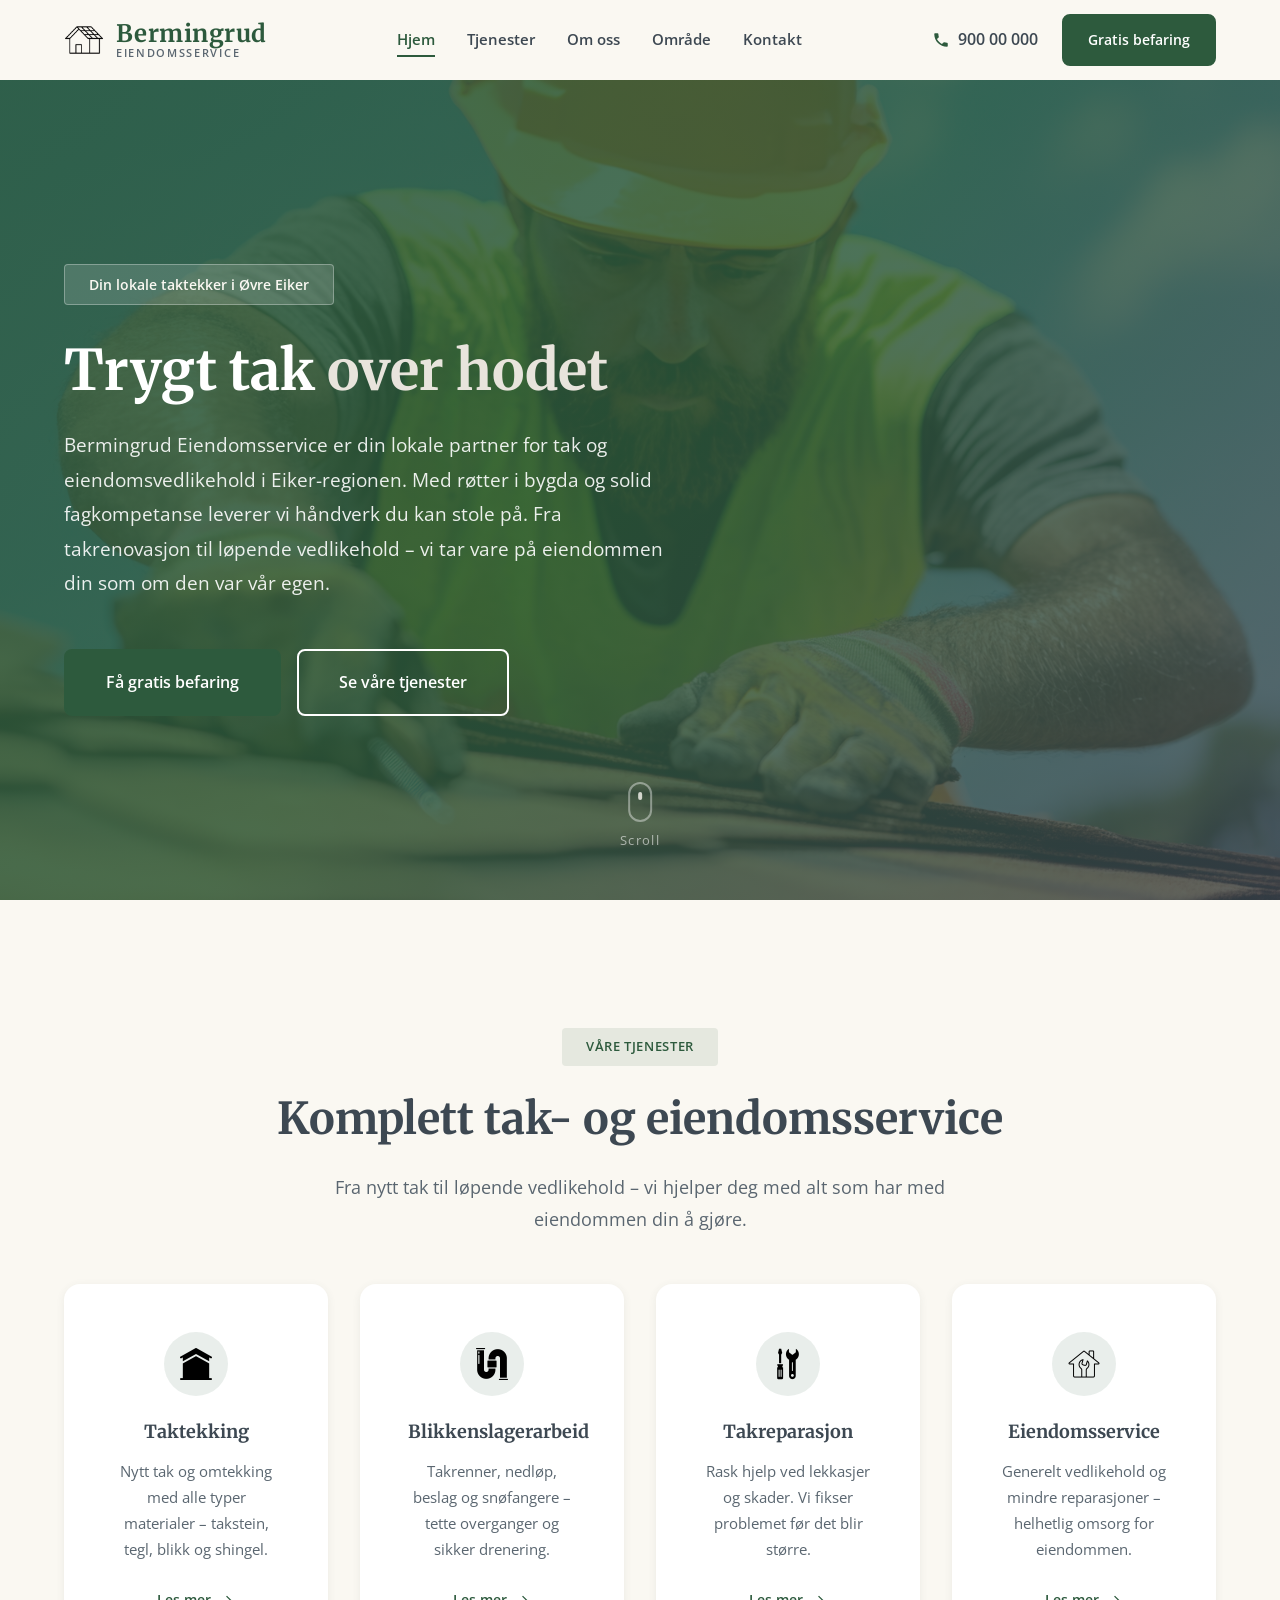
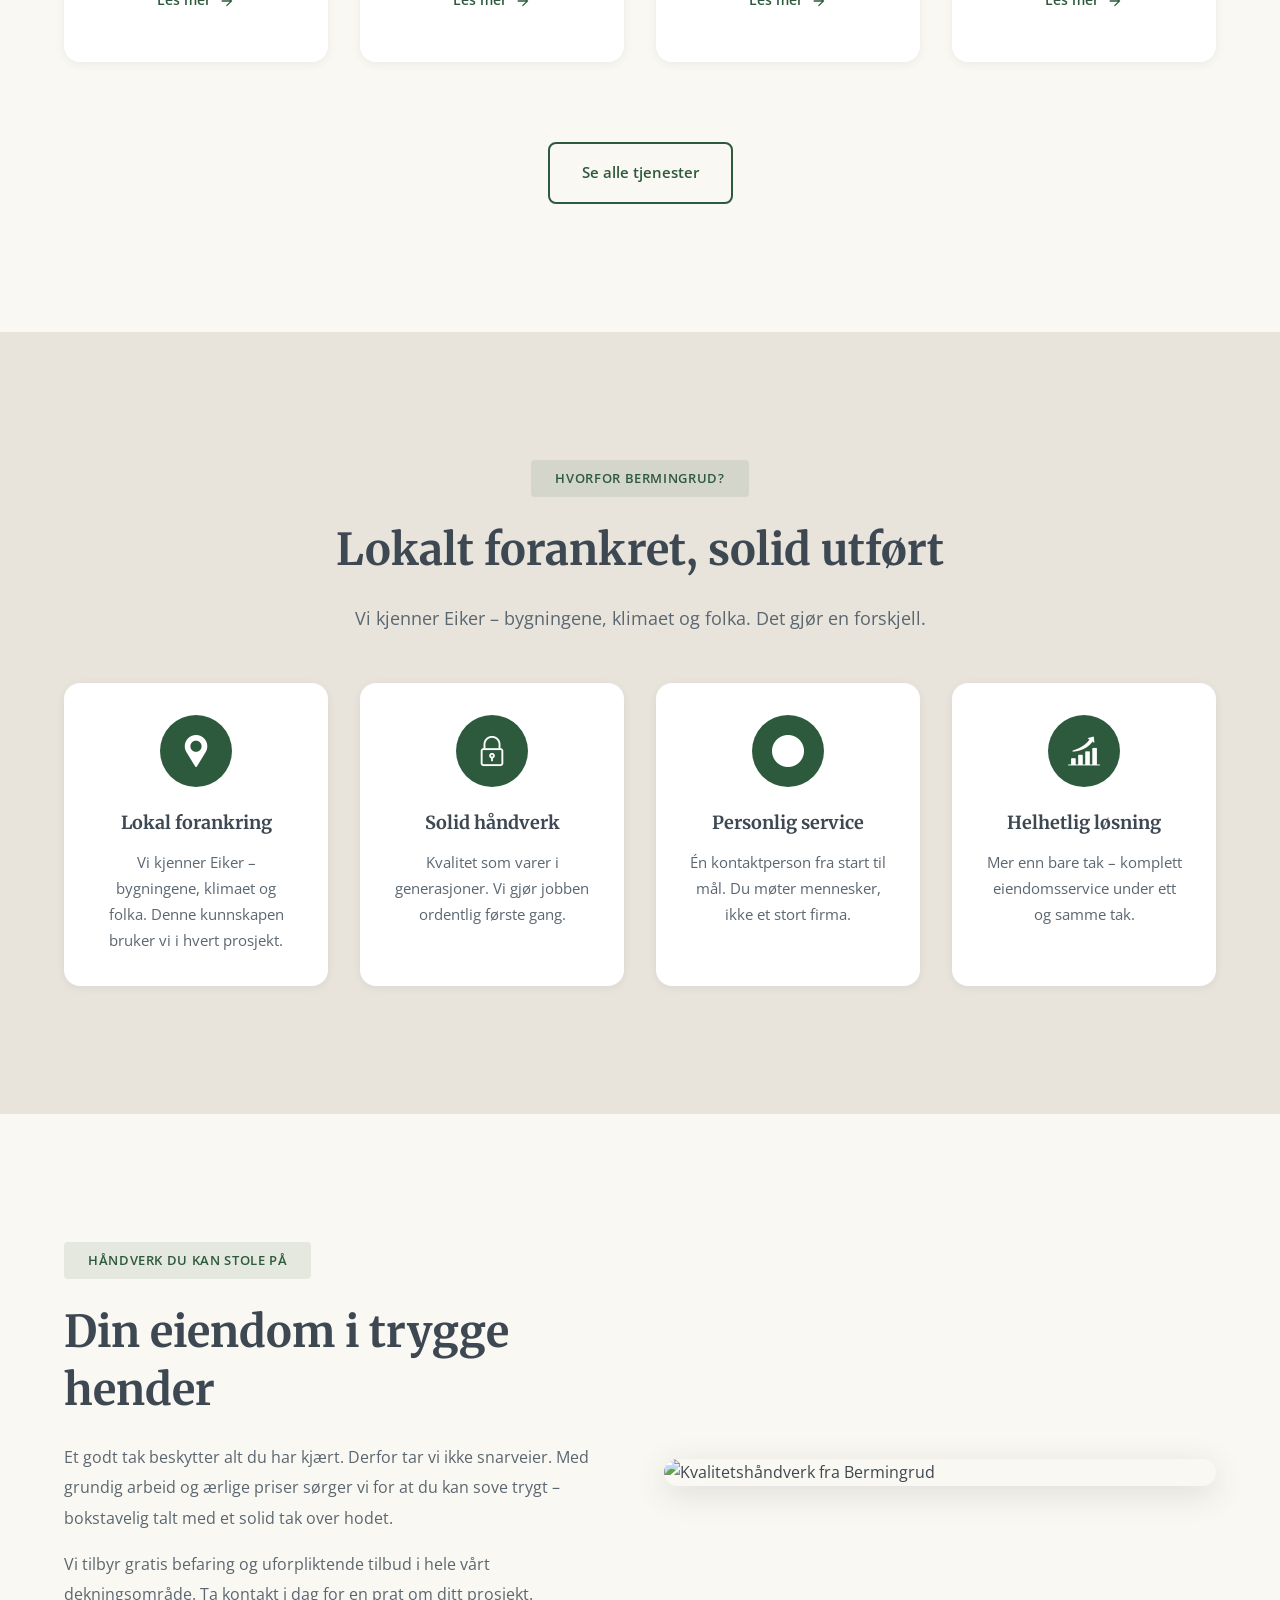
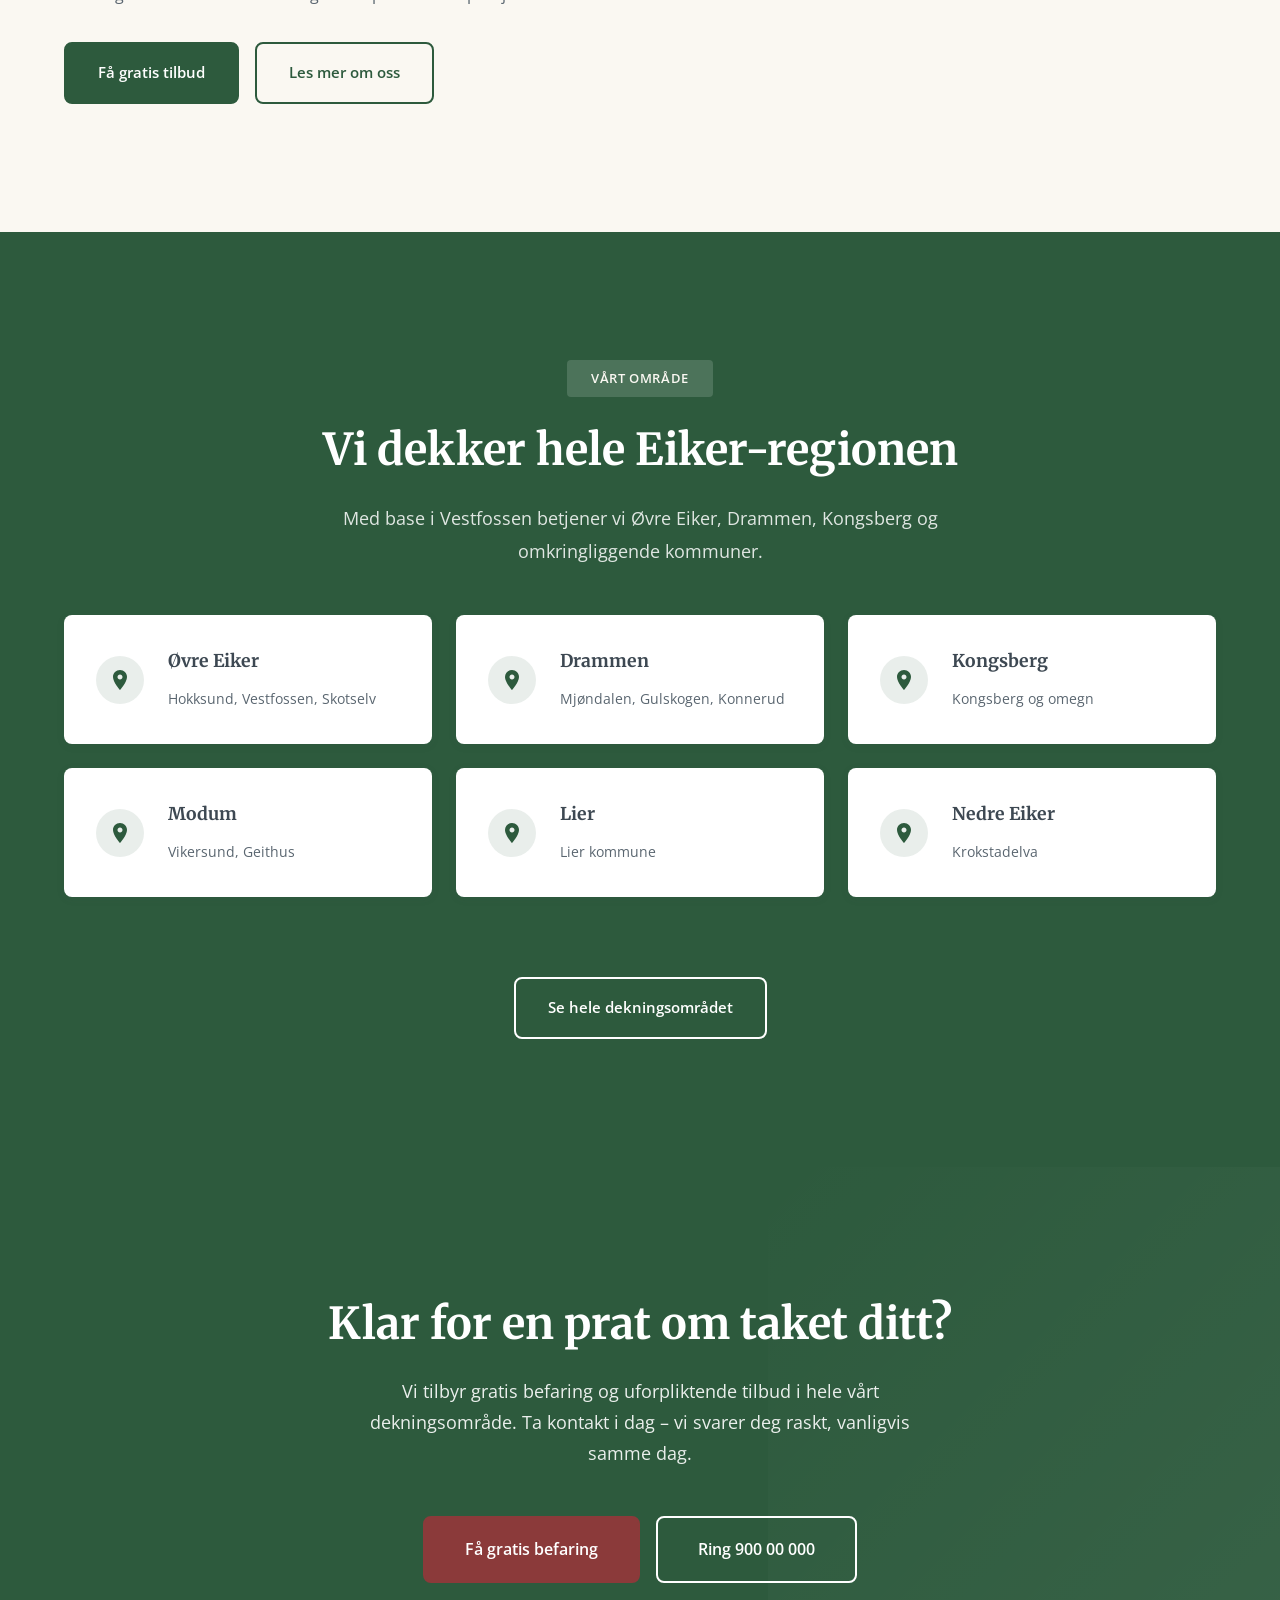
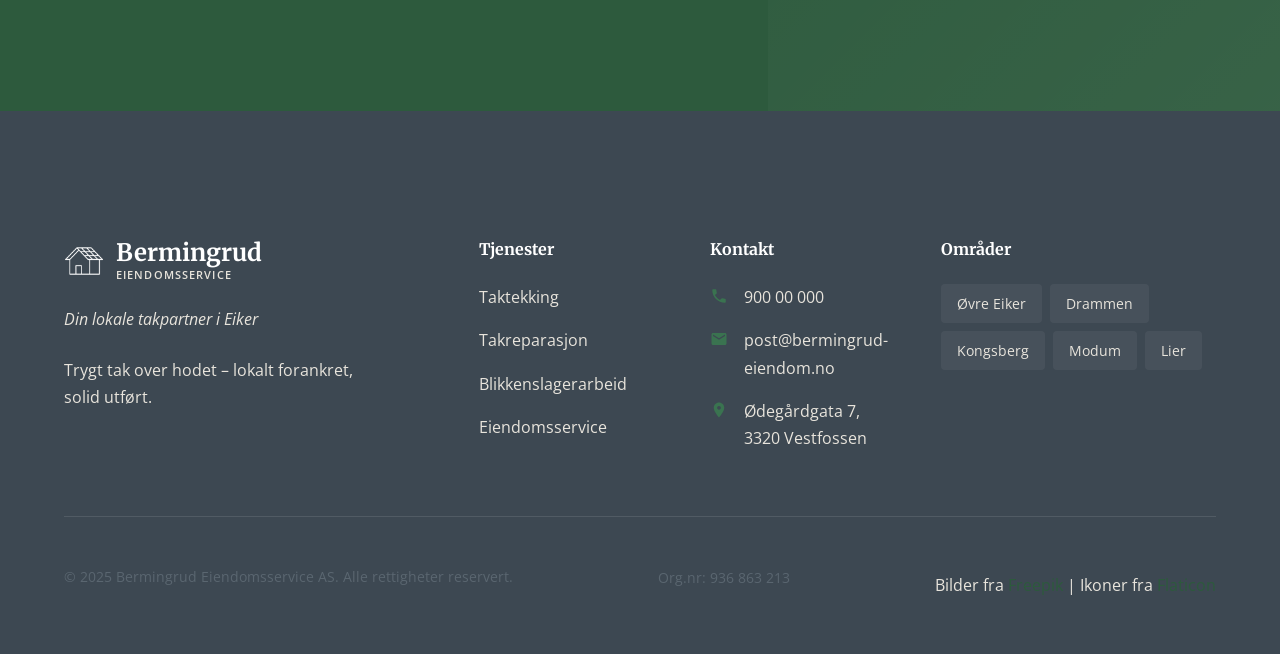
==== commit 982d27f3: "Update website content 🤖 Generated with [Claude Code](https://claude.com/claude-code)  Co-Authored-B" ====
--- a/index.html
+++ b/index.html
@@ -51,8 +51,11 @@
     <header class="header">
         <div class="header__inner">
             <a href="index.html" class="logo">
-                <span class="logo__main">Bermingrud</span>
-                <span class="logo__sub">Eiendomsservice</span>
+                <img src="icons/logo.png" alt="Bermingrud logo" class="logo__icon">
+                <div class="logo__text">
+                    <span class="logo__main">Bermingrud</span>
+                    <span class="logo__sub">Eiendomsservice</span>
+                </div>
             </a>
 
             <nav class="nav">
@@ -104,7 +107,7 @@
     <!-- Hero Section -->
     <section class="hero">
         <div class="hero__background">
-            <img src="https://placehold.co/1920x1080/2D5A3D/FFFFFF?text=Bermingrud+Eiendomsservice" alt="Bermingrud Eiendomsservice - Tak og eiendom" class="hero__image">
+            <img src="images/hero.jpg" alt="Bermingrud Eiendomsservice - Tak og eiendom" class="hero__image">
             <div class="hero__overlay"></div>
         </div>
         <div class="container">
@@ -144,7 +147,7 @@
             <div class="services-grid">
                 <div class="service-card fade-in stagger-1">
                     <div class="service-card__icon">
-                        <svg xmlns="http://www.w3.org/2000/svg" viewBox="0 0 24 24"><path d="M12 3L2 12h3v8h14v-8h3L12 3zm0 12.5c-1.38 0-2.5-1.12-2.5-2.5s1.12-2.5 2.5-2.5 2.5 1.12 2.5 2.5-1.12 2.5-2.5 2.5z"/></svg>
+                        <img src="icons/taktekking.png" alt="Taktekking">
                     </div>
                     <h3 class="service-card__title">Taktekking</h3>
                     <p class="service-card__text">Nytt tak og omtekking med alle typer materialer – takstein, tegl, blikk og shingel.</p>
@@ -156,7 +159,7 @@
 
                 <div class="service-card fade-in stagger-2">
                     <div class="service-card__icon">
-                        <svg xmlns="http://www.w3.org/2000/svg" viewBox="0 0 24 24"><path d="M22 10V6c0-1.1-.9-2-2-2H4c-1.1 0-2 .9-2 2v4c1.1 0 2 .9 2 2s-.9 2-2 2v4c0 1.1.9 2 2 2h16c1.1 0 2-.9 2-2v-4c-1.1 0-2-.9-2-2s.9-2 2-2zm-9 7.5h-2v-2h2v2zm0-4.5h-2v-2h2v2zm0-4.5h-2v-2h2v2z"/></svg>
+                        <img src="icons/blikkenslager.png" alt="Blikkenslagerarbeid">
                     </div>
                     <h3 class="service-card__title">Blikkenslagerarbeid</h3>
                     <p class="service-card__text">Takrenner, nedløp, beslag og snøfangere – tette overganger og sikker drenering.</p>
@@ -168,7 +171,7 @@
 
                 <div class="service-card fade-in stagger-3">
                     <div class="service-card__icon">
-                        <svg xmlns="http://www.w3.org/2000/svg" viewBox="0 0 24 24"><path d="M22.7 19l-9.1-9.1c.9-2.3.4-5-1.5-6.9-2-2-5-2.4-7.4-1.3L9 6 6 9 1.6 4.7C.4 7.1.9 10.1 2.9 12.1c1.9 1.9 4.6 2.4 6.9 1.5l9.1 9.1c.4.4 1 .4 1.4 0l2.3-2.3c.5-.4.5-1.1.1-1.4z"/></svg>
+                        <img src="icons/takreparasjon.png" alt="Takreparasjon">
                     </div>
                     <h3 class="service-card__title">Takreparasjon</h3>
                     <p class="service-card__text">Rask hjelp ved lekkasjer og skader. Vi fikser problemet før det blir større.</p>
@@ -180,7 +183,7 @@
 
                 <div class="service-card fade-in stagger-4">
                     <div class="service-card__icon">
-                        <svg xmlns="http://www.w3.org/2000/svg" viewBox="0 0 24 24"><path d="M19 9.3V4h-3v2.6L12 3 2 12h3v8h5v-6h4v6h5v-8h3l-3-2.7zm-9 .7c0-1.1.9-2 2-2s2 .9 2 2h-4z"/></svg>
+                        <img src="icons/eiendomsservice.png" alt="Eiendomsservice">
                     </div>
                     <h3 class="service-card__title">Eiendomsservice</h3>
                     <p class="service-card__text">Generelt vedlikehold og mindre reparasjoner – helhetlig omsorg for eiendommen.</p>
@@ -211,7 +214,7 @@
             <div class="features-grid">
                 <div class="feature-card fade-in stagger-1">
                     <div class="feature-card__icon">
-                        <svg xmlns="http://www.w3.org/2000/svg" viewBox="0 0 24 24"><path d="M12 2C8.13 2 5 5.13 5 9c0 5.25 7 13 7 13s7-7.75 7-13c0-3.87-3.13-7-7-7zm0 9.5c-1.38 0-2.5-1.12-2.5-2.5s1.12-2.5 2.5-2.5 2.5 1.12 2.5 2.5-1.12 2.5-2.5 2.5z"/></svg>
+                        <img src="icons/lokalt.png" alt="Lokal forankring">
                     </div>
                     <h3 class="feature-card__title">Lokal forankring</h3>
                     <p class="feature-card__text">Vi kjenner Eiker – bygningene, klimaet og folka. Denne kunnskapen bruker vi i hvert prosjekt.</p>
@@ -219,7 +222,7 @@
 
                 <div class="feature-card fade-in stagger-2">
                     <div class="feature-card__icon">
-                        <svg xmlns="http://www.w3.org/2000/svg" viewBox="0 0 24 24"><path d="M12 1L3 5v6c0 5.55 3.84 10.74 9 12 5.16-1.26 9-6.45 9-12V5l-9-4zm0 10.99h7c-.53 4.12-3.28 7.79-7 8.94V12H5V6.3l7-3.11v8.8z"/></svg>
+                        <img src="icons/kvalitet.png" alt="Solid håndverk">
                     </div>
                     <h3 class="feature-card__title">Solid håndverk</h3>
                     <p class="feature-card__text">Kvalitet som varer i generasjoner. Vi gjør jobben ordentlig første gang.</p>
@@ -227,7 +230,7 @@
 
                 <div class="feature-card fade-in stagger-3">
                     <div class="feature-card__icon">
-                        <svg xmlns="http://www.w3.org/2000/svg" viewBox="0 0 24 24"><path d="M12 12c2.21 0 4-1.79 4-4s-1.79-4-4-4-4 1.79-4 4 1.79 4 4 4zm0 2c-2.67 0-8 1.34-8 4v2h16v-2c0-2.66-5.33-4-8-4z"/></svg>
+                        <img src="icons/erfaring.png" alt="Personlig service">
                     </div>
                     <h3 class="feature-card__title">Personlig service</h3>
                     <p class="feature-card__text">Én kontaktperson fra start til mål. Du møter mennesker, ikke et stort firma.</p>
@@ -235,7 +238,7 @@
 
                 <div class="feature-card fade-in stagger-4">
                     <div class="feature-card__icon">
-                        <svg xmlns="http://www.w3.org/2000/svg" viewBox="0 0 24 24"><path d="M19 3H5c-1.1 0-2 .9-2 2v14c0 1.1.9 2 2 2h14c1.1 0 2-.9 2-2V5c0-1.1-.9-2-2-2zm0 16H5V5h14v14zM7 10h2v7H7v-7zm4-3h2v10h-2V7zm4 6h2v4h-2v-4z"/></svg>
+                        <img src="icons/resultater.png" alt="Helhetlig løsning">
                     </div>
                     <h3 class="feature-card__title">Helhetlig løsning</h3>
                     <p class="feature-card__text">Mer enn bare tak – komplett eiendomsservice under ett og samme tak.</p>
@@ -266,7 +269,7 @@
                     </div>
                 </div>
                 <div class="about-intro__image">
-                    <img src="https://placehold.co/600x500/2D5A3D/FFFFFF?text=Kvalitetshåndverk" alt="Kvalitetshåndverk fra Bermingrud">
+                    <img src="images/taktekking.jpg" alt="Kvalitetshåndverk fra Bermingrud">
                 </div>
             </div>
         </div>
@@ -374,8 +377,11 @@
             <div class="footer__grid">
                 <div class="footer__brand">
                     <div class="footer__logo">
-                        <span class="footer__logo-main">Bermingrud</span>
-                        <span class="footer__logo-sub">Eiendomsservice</span>
+                        <img src="icons/logo.png" alt="Bermingrud logo" class="footer__logo-icon">
+                        <div class="footer__logo-text">
+                            <span class="footer__logo-main">Bermingrud</span>
+                            <span class="footer__logo-sub">Eiendomsservice</span>
+                        </div>
                     </div>
                     <p class="footer__tagline">Din lokale takpartner i Eiker</p>
                     <p>Trygt tak over hodet – lokalt forankret, solid utført.</p>
@@ -424,6 +430,7 @@
             <div class="footer__bottom">
                 <p class="footer__copyright">&copy; 2025 Bermingrud Eiendomsservice AS. Alle rettigheter reservert.</p>
                 <p class="footer__org">Org.nr: 936 863 213</p>
+                <p class="footer__attribution">Bilder fra <a href="https://www.freepik.com" target="_blank" rel="noopener">Freepik</a> | Ikoner fra <a href="https://www.flaticon.com" target="_blank" rel="noopener">Flaticon</a></p>
             </div>
         </div>
     </footer>
--- a/css/style.css
+++ b/css/style.css
@@ -348,9 +348,22 @@
 /* Logo */
 .logo {
     display: flex;
-    flex-direction: column;
+    flex-direction: row;
+    align-items: center;
+    gap: 0.75rem;
     text-decoration: none;
     line-height: 1.1;
+}
+
+.logo__icon {
+    width: 40px;
+    height: 40px;
+    object-fit: contain;
+}
+
+.logo__text {
+    display: flex;
+    flex-direction: column;
 }
 
 .logo__main {
@@ -759,6 +772,26 @@
     overflow: hidden;
 }
 
+.page-hero__background {
+    position: absolute;
+    top: 0;
+    left: 0;
+    right: 0;
+    bottom: 0;
+}
+
+.page-hero__background img {
+    width: 100%;
+    height: 100%;
+    object-fit: cover;
+    opacity: 0.2;
+}
+
+.page-hero .container {
+    position: relative;
+    z-index: 2;
+}
+
 .page-hero::before {
     content: '';
     position: absolute;
@@ -936,6 +969,12 @@
     transition: all var(--transition-normal);
 }
 
+.service-card__icon img {
+    width: 32px;
+    height: 32px;
+    object-fit: contain;
+}
+
 .service-card:hover .service-card__icon {
     background-color: var(--color-forest);
 }
@@ -1025,6 +1064,13 @@
     width: 32px;
     height: 32px;
     fill: var(--color-white);
+}
+
+.feature-card__icon img {
+    width: 32px;
+    height: 32px;
+    object-fit: contain;
+    filter: brightness(0) invert(1);
 }
 
 .feature-card__title {
@@ -1817,9 +1863,23 @@
 
 .footer__logo {
     display: flex;
-    flex-direction: column;
+    flex-direction: row;
+    align-items: center;
+    gap: 0.75rem;
     margin-bottom: var(--spacing-md);
     line-height: 1.2;
+}
+
+.footer__logo-icon {
+    width: 40px;
+    height: 40px;
+    object-fit: contain;
+    filter: brightness(0) invert(1);
+}
+
+.footer__logo-text {
+    display: flex;
+    flex-direction: column;
 }
 
 .footer__logo-main {
